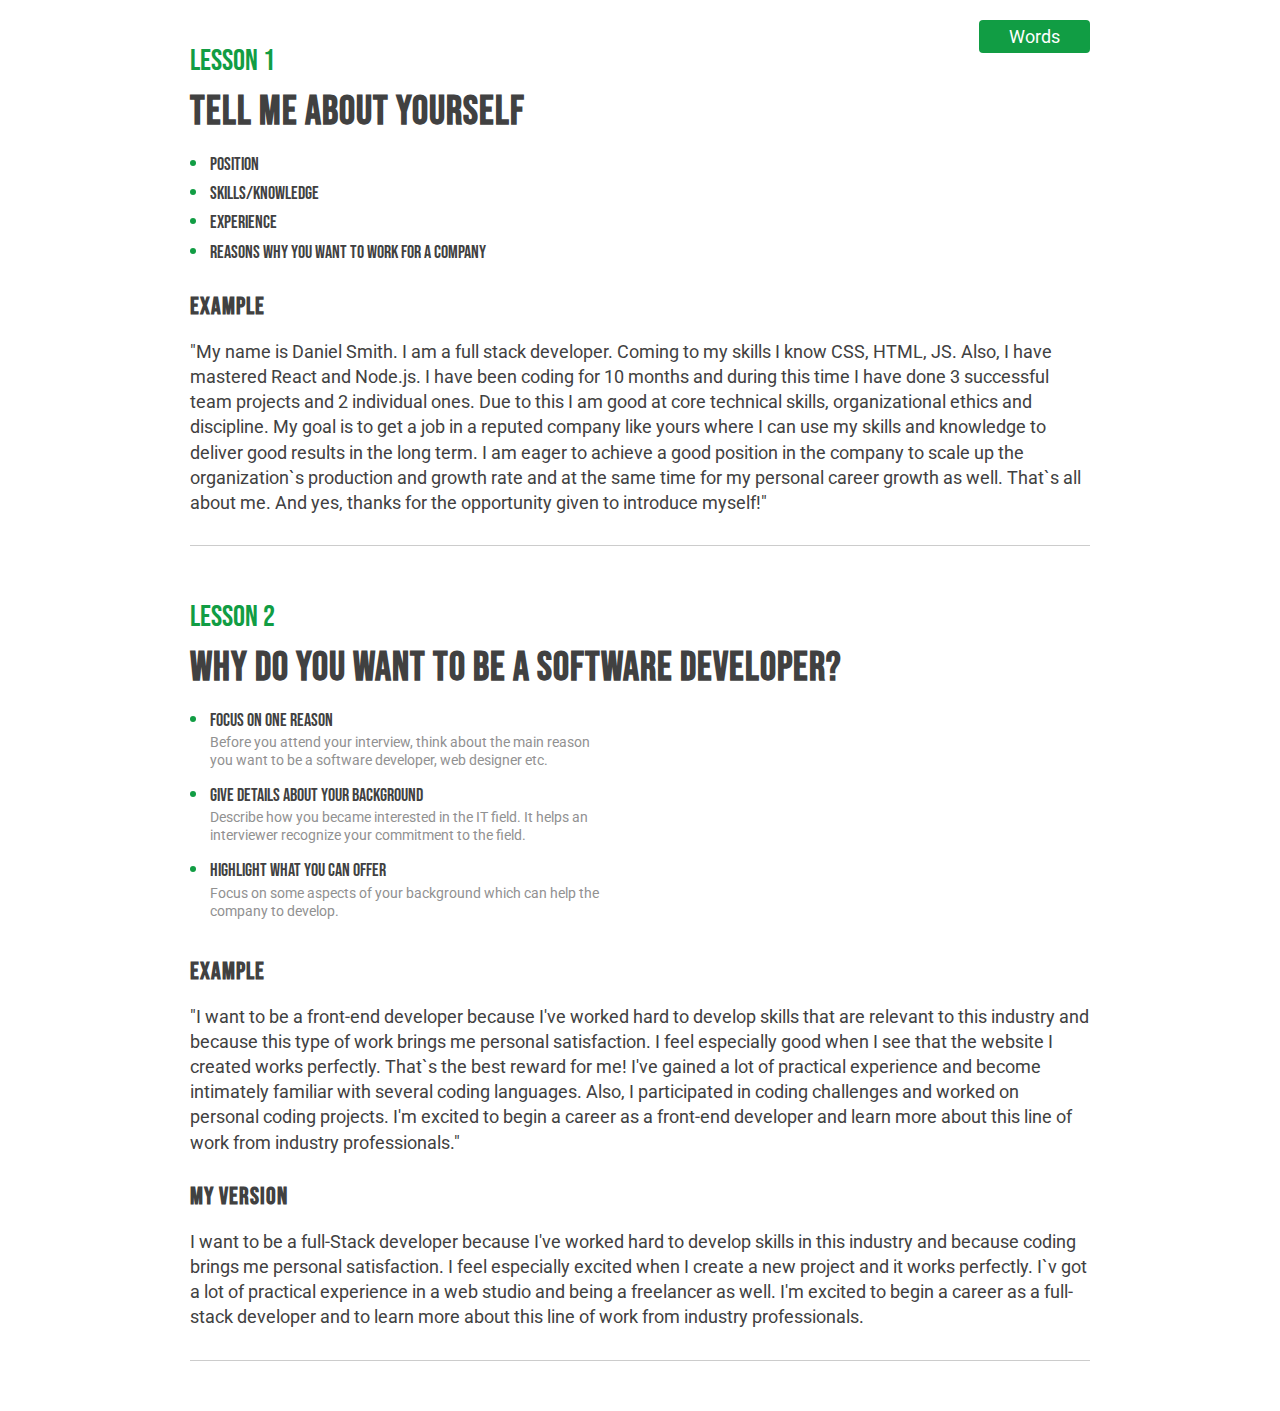
==== index.html @ 13c7d12f "lesson 2 my version" ====
<!DOCTYPE html>
<html lang="en">
  <head>
    <meta charset="UTF-8" />
    <meta http-equiv="X-UA-Compatible" content="IE=edge" />
    <meta name="viewport" content="width=device-width, initial-scale=1.0" />
    <link rel="shortcut icon" href="./images/favicon.ico" type="image/x-icon" />
    <link rel="icon" href="./images/favicon.ico" type="image/x-icon" />
    <link href="https://fonts.googleapis.com/css2?family=Bebas+Neue&display=swap" rel="stylesheet" />
    <link href="https://fonts.googleapis.com/css2?family=Bebas+Neue&family=Roboto&display=swap" rel="stylesheet" />
    <link rel="stylesheet" href="./css/styles.css" />
    <title>English lessons</title>
  </head>
  <body>
    <main>
      <a href="./words.html">Words</a>
      <!--LESSON 1-->
      <p class="subtitle">lesson 1</p>
      <h2>Tell me about yourself</h2>
      <ul>
        <li>Position</li>
        <li>Skills/knowledge</li>
        <li>Experience</li>
        <li>Reasons why you want to work for a company</li>
      </ul>
      <h3>example</h3>
      <p>
        "My name is Daniel Smith. I am a full stack developer. Coming to my skills I know CSS, HTML, JS. Also, I have mastered
        React and Node.js. I have been coding for 10 months and during this time I have done 3 successful team projects and 2
        individual ones. Due to this I am good at core technical skills, organizational ethics and discipline. My goal is to get a
        job in a reputed company like yours where I can use my skills and knowledge to deliver good results in the long term. I am
        eager to achieve a good position in the company to scale up the organization`s production and growth rate and at the same
        time for my personal career growth as well. That`s all about me. And yes, thanks for the opportunity given to introduce
        myself!"
      </p>
      <hr />

      <!--LESSON 2-->
      <p class="subtitle">lesson 2</p>
      <h2>Why do you want to be a software developer?</h2>
      <ul>
        <li>
          Focus on one reason
          <span>
            Before you attend your interview, think about the main reason you want to be a software developer, web designer etc.
          </span>
        </li>
        <li>
          Give details about your background
          <span>
            Describe how you became interested in the IT field. It helps an interviewer recognize your commitment to the field.
          </span>
        </li>
        <li>
          Highlight what you can offer
          <span> Focus on some aspects of your background which can help the company to develop. </span>
        </li>
      </ul>
      <h3>example</h3>
      <p>
        "I want to be a front-end developer because I've worked hard to develop skills that are relevant to this industry and
        because this type of work brings me personal satisfaction. I feel especially good when I see that the website I created
        works perfectly. That`s the best reward for me! I've gained a lot of practical experience and become intimately familiar
        with several coding languages. Also, I participated in coding challenges and worked on personal coding projects. I'm
        excited to begin a career as a front-end developer and learn more about this line of work from industry professionals."
      </p>
      <h3>My version</h3>
      <p>
        I want to be a full-Stack developer because I've worked hard to develop skills in this industry and because coding brings
        me personal satisfaction. I feel especially excited when I create a new project and it works perfectly. I`v got a lot of
        practical experience in a web studio and being a freelancer as well. I'm excited to begin a career as a full-stack
        developer and to learn more about this line of work from industry professionals.
      </p>
      <hr />
    </main>
  </body>
</html>
---- css/styles.css ----
:root {
  --main-color: #119d44;
  --text-color: #414141;
}
* {
  margin: 0;
  padding: 0;
}
html,
body {
  font-size: 18px;
  line-height: 1.4;
  font-family: 'Roboto', sans-serif;
  color: var(--text-color);
}
main {
  max-width: 900px;
  margin: 0 auto;
  padding: 20px;
  position: relative;
}
hr {
  border: none;
  height: 1px;
  background: #ccc;
  margin: 30px 0px;
}
ul {
  list-style: none;
  padding-top: 20px;
}
ul > li {
  display: block;
  position: relative;
  box-sizing: border-box;
  padding-left: 20px;
  color: #414141;
  margin-top: 4px;
  font-family: 'Bebas Neue', cursive;
}
ul > li span {
  display: block;
  width: 100%;
  font-family: 'Roboto', sans-serif;
  font-size: 14px;
  line-height: 18px;
  color: rgb(145, 145, 145);
  max-width: 400px;
  padding-bottom: 10px;
}
ul > li:first-child {
  margin-top: 0px;
}
ul > li:before {
  content: '';
  position: absolute;
  width: 6px;
  height: 6px;
  border-radius: 6px;
  left: 0px;
  top: 8px;
  background: var(--main-color);
}
p {
  padding-top: 20px;
}
h2 {
  font-family: 'Bebas Neue', cursive;
  font-size: 40px;
  line-height: 40px;
  letter-spacing: 1px;
}
h3 {
  font-family: 'Bebas Neue', cursive;
  font-size: 24px;
  line-height: 24px;
  letter-spacing: 1px;
  padding-top: 30px;
}

.subtitle {
  font-family: 'Bebas Neue', cursive;
  color: var(--main-color);
  font-size: 30px;
  padding-bottom: 10px;
}

table {
  border: 1px solid #414141;
  width: 100%;
  margin-bottom: 50px;
}
table tr {
  display: flex;
  flex-wrap: nowrap;
  margin: 0;
  padding: 0;
  box-sizing: border-box;
}
table td {
  border: 1px solid #ccc;
  margin: 0;
  padding: 0;
  padding: 10px 20px;
  width: 50%;
}

.table_title {
  width: 100%;
}

.table_title td {
  background: #414141;
  border: 1px solid #414141;
  color: #fff;
  width: 100%;
  font-family: 'Bebas Neue', cursive;
  font-size: 20px;
}
a {
  text-decoration: none;
  position: absolute;
  right: 20px;
  color: #fff;
  background: #119d44;
  padding: 4px 30px;
  border-radius: 4px;
}
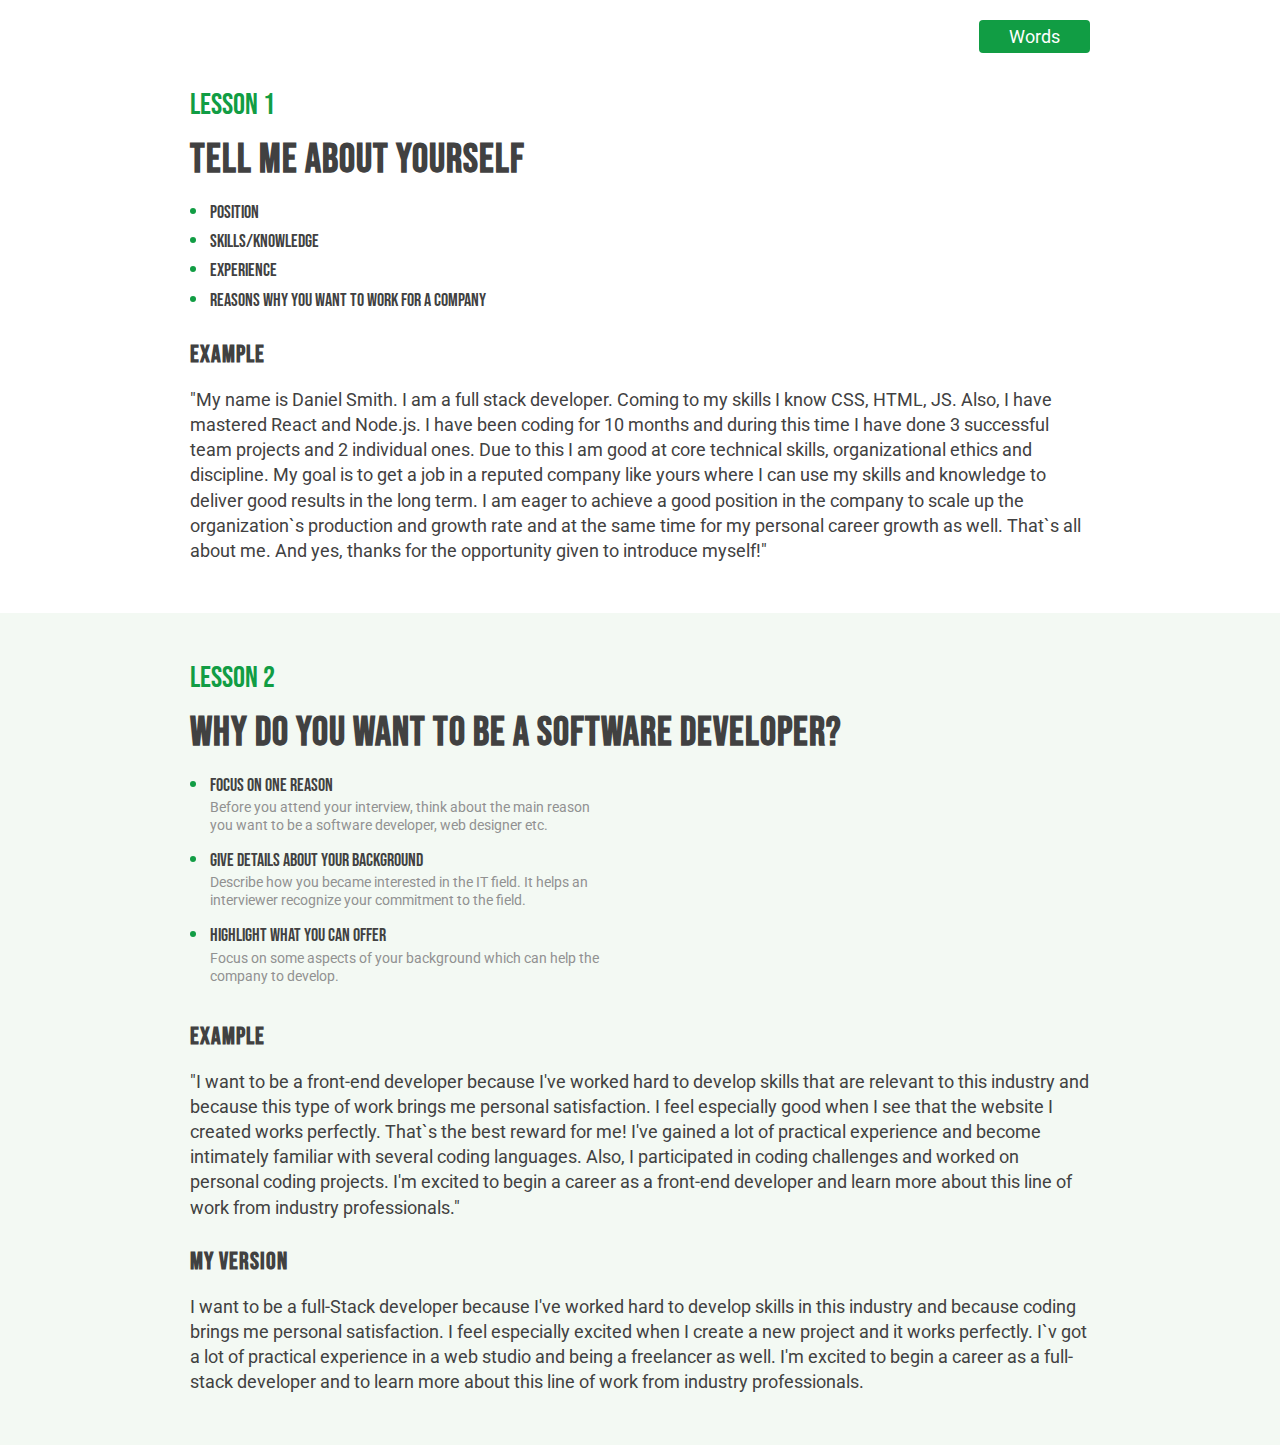
==== commit 76791016: "Style update" ====
--- a/index.html
+++ b/index.html
@@ -13,65 +13,77 @@
   </head>
   <body>
     <main>
-      <a href="./words.html">Words</a>
+      <div class="conteiner">
+        <a href="./words.html">Words</a>
+      </div>
+
       <!--LESSON 1-->
-      <p class="subtitle">lesson 1</p>
-      <h2>Tell me about yourself</h2>
-      <ul>
-        <li>Position</li>
-        <li>Skills/knowledge</li>
-        <li>Experience</li>
-        <li>Reasons why you want to work for a company</li>
-      </ul>
-      <h3>example</h3>
-      <p>
-        "My name is Daniel Smith. I am a full stack developer. Coming to my skills I know CSS, HTML, JS. Also, I have mastered
-        React and Node.js. I have been coding for 10 months and during this time I have done 3 successful team projects and 2
-        individual ones. Due to this I am good at core technical skills, organizational ethics and discipline. My goal is to get a
-        job in a reputed company like yours where I can use my skills and knowledge to deliver good results in the long term. I am
-        eager to achieve a good position in the company to scale up the organization`s production and growth rate and at the same
-        time for my personal career growth as well. That`s all about me. And yes, thanks for the opportunity given to introduce
-        myself!"
-      </p>
-      <hr />
+      <section class="lesson">
+        <div class="conteiner">
+          <p class="subtitle">lesson 1</p>
+          <h2>Tell me about yourself</h2>
+          <ul>
+            <li>Position</li>
+            <li>Skills/knowledge</li>
+            <li>Experience</li>
+            <li>Reasons why you want to work for a company</li>
+          </ul>
+          <h3>example</h3>
+          <p>
+            "My name is Daniel Smith. I am a full stack developer. Coming to my skills I know CSS, HTML, JS. Also, I have mastered
+            React and Node.js. I have been coding for 10 months and during this time I have done 3 successful team projects and 2
+            individual ones. Due to this I am good at core technical skills, organizational ethics and discipline. My goal is to
+            get a job in a reputed company like yours where I can use my skills and knowledge to deliver good results in the long
+            term. I am eager to achieve a good position in the company to scale up the organization`s production and growth rate
+            and at the same time for my personal career growth as well. That`s all about me. And yes, thanks for the opportunity
+            given to introduce myself!"
+          </p>
+        </div>
+      </section>
 
       <!--LESSON 2-->
-      <p class="subtitle">lesson 2</p>
-      <h2>Why do you want to be a software developer?</h2>
-      <ul>
-        <li>
-          Focus on one reason
-          <span>
-            Before you attend your interview, think about the main reason you want to be a software developer, web designer etc.
-          </span>
-        </li>
-        <li>
-          Give details about your background
-          <span>
-            Describe how you became interested in the IT field. It helps an interviewer recognize your commitment to the field.
-          </span>
-        </li>
-        <li>
-          Highlight what you can offer
-          <span> Focus on some aspects of your background which can help the company to develop. </span>
-        </li>
-      </ul>
-      <h3>example</h3>
-      <p>
-        "I want to be a front-end developer because I've worked hard to develop skills that are relevant to this industry and
-        because this type of work brings me personal satisfaction. I feel especially good when I see that the website I created
-        works perfectly. That`s the best reward for me! I've gained a lot of practical experience and become intimately familiar
-        with several coding languages. Also, I participated in coding challenges and worked on personal coding projects. I'm
-        excited to begin a career as a front-end developer and learn more about this line of work from industry professionals."
-      </p>
-      <h3>My version</h3>
-      <p>
-        I want to be a full-Stack developer because I've worked hard to develop skills in this industry and because coding brings
-        me personal satisfaction. I feel especially excited when I create a new project and it works perfectly. I`v got a lot of
-        practical experience in a web studio and being a freelancer as well. I'm excited to begin a career as a full-stack
-        developer and to learn more about this line of work from industry professionals.
-      </p>
-      <hr />
+      <section class="lesson">
+        <div class="conteiner">
+          <p class="subtitle">lesson 2</p>
+          <h2>Why do you want to be a software developer?</h2>
+          <ul>
+            <li>
+              Focus on one reason
+              <span>
+                Before you attend your interview, think about the main reason you want to be a software developer, web designer
+                etc.
+              </span>
+            </li>
+            <li>
+              Give details about your background
+              <span>
+                Describe how you became interested in the IT field. It helps an interviewer recognize your commitment to the
+                field.
+              </span>
+            </li>
+            <li>
+              Highlight what you can offer
+              <span> Focus on some aspects of your background which can help the company to develop. </span>
+            </li>
+          </ul>
+          <h3>example</h3>
+          <p>
+            "I want to be a front-end developer because I've worked hard to develop skills that are relevant to this industry and
+            because this type of work brings me personal satisfaction. I feel especially good when I see that the website I
+            created works perfectly. That`s the best reward for me! I've gained a lot of practical experience and become
+            intimately familiar with several coding languages. Also, I participated in coding challenges and worked on personal
+            coding projects. I'm excited to begin a career as a front-end developer and learn more about this line of work from
+            industry professionals."
+          </p>
+          <h3>My version</h3>
+          <p>
+            I want to be a full-Stack developer because I've worked hard to develop skills in this industry and because coding
+            brings me personal satisfaction. I feel especially excited when I create a new project and it works perfectly. I`v got
+            a lot of practical experience in a web studio and being a freelancer as well. I'm excited to begin a career as a
+            full-stack developer and to learn more about this line of work from industry professionals.
+          </p>
+        </div>
+      </section>
     </main>
   </body>
 </html>
--- a/css/styles.css
+++ b/css/styles.css
@@ -13,18 +13,21 @@
   font-family: 'Roboto', sans-serif;
   color: var(--text-color);
 }
-main {
+
+.conteiner {
   max-width: 900px;
   margin: 0 auto;
   padding: 20px;
   position: relative;
 }
-hr {
-  border: none;
-  height: 1px;
-  background: #ccc;
-  margin: 30px 0px;
+
+section {
+  padding: 30px 0px;
 }
+section:nth-child(2n + 1) {
+  background: rgb(243 249 243);
+}
+
 ul {
   list-style: none;
   padding-top: 20px;
@@ -82,7 +85,9 @@
   font-family: 'Bebas Neue', cursive;
   color: var(--main-color);
   font-size: 30px;
-  padding-bottom: 10px;
+  line-height: 30px;
+  padding: 0px;
+  margin-bottom: 20px;
 }
 
 table {
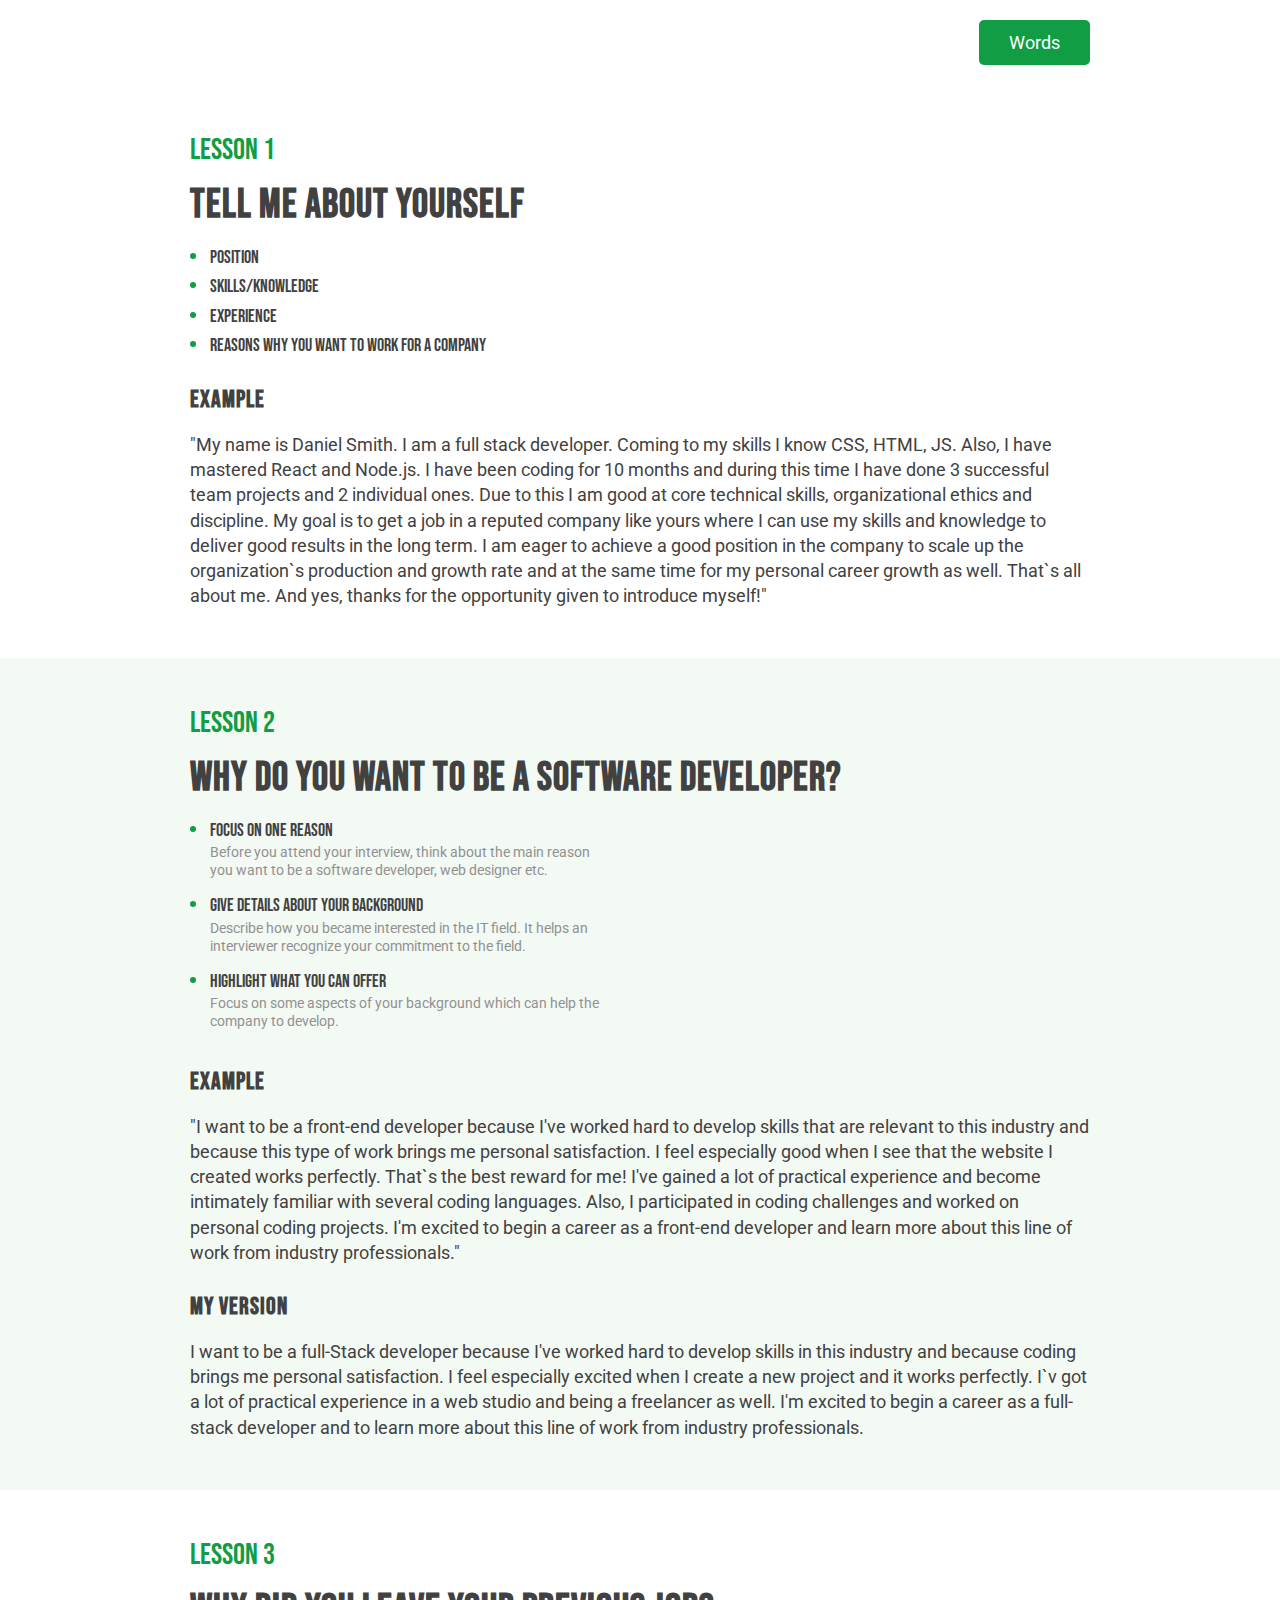
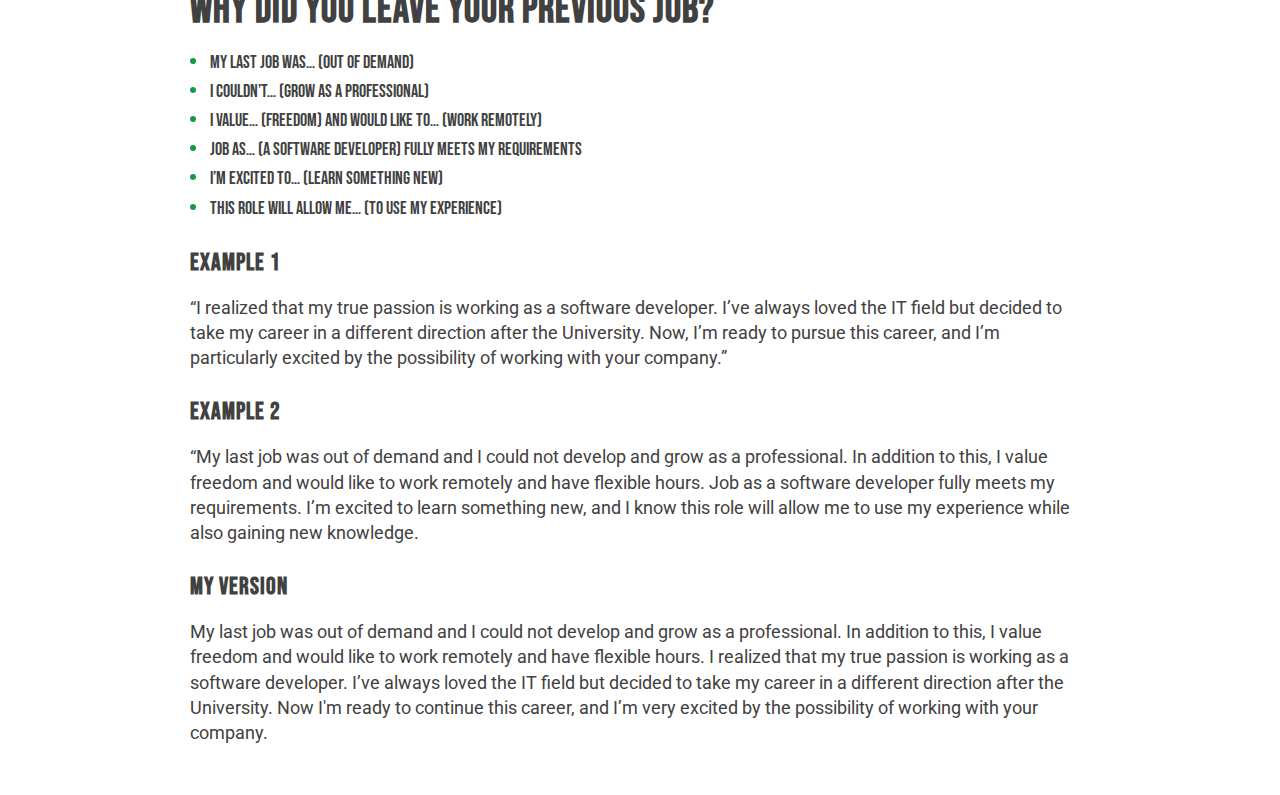
==== commit 6539128b: "Lesson 3" ====
--- a/index.html
+++ b/index.html
@@ -13,7 +13,7 @@
   </head>
   <body>
     <main>
-      <div class="conteiner">
+      <div class="conteiner ta--r">
         <a href="./words.html">Words</a>
       </div>
 
@@ -84,6 +84,42 @@
           </p>
         </div>
       </section>
+
+      <!--LESSON 3-->
+      <section class="lesson">
+        <div class="conteiner">
+          <p class="subtitle">lesson 3</p>
+          <h2>Why did you leave your previous job?</h2>
+          <ul>
+            <li>My last job was… (out of demand)</li>
+            <li>I couldn’t… (grow as a professional)</li>
+            <li>I value… (freedom) and would like to… (work remotely)</li>
+            <li>Job as… (a software developer) fully meets my requirements</li>
+            <li>I’m excited to… (learn something new)</li>
+            <li>This role will allow me… (to use my experience)</li>
+          </ul>
+          <h3>example 1</h3>
+          <p>
+            “I realized that my true passion is working as a software developer. I’ve always loved the IT field but decided to
+            take my career in a different direction after the University. Now, I’m ready to pursue this career, and I’m
+            particularly excited by the possibility of working with your company.”
+          </p>
+          <h3>example 2</h3>
+          <p>
+            “My last job was out of demand and I could not develop and grow as a professional. In addition to this, I value
+            freedom and would like to work remotely and have flexible hours. Job as a software developer fully meets my
+            requirements. I’m excited to learn something new, and I know this role will allow me to use my experience while also
+            gaining new knowledge.
+          </p>
+          <h3>My version</h3>
+          <p>
+            My last job was out of demand and I could not develop and grow as a professional. In addition to this, I value freedom
+            and would like to work remotely and have flexible hours. I realized that my true passion is working as a software
+            developer. I’ve always loved the IT field but decided to take my career in a different direction after the University.
+            Now I'm ready to continue this career, and I’m very excited by the possibility of working with your company.
+          </p>
+        </div>
+      </section>
     </main>
   </body>
 </html>
--- a/css/styles.css
+++ b/css/styles.css
@@ -15,10 +15,17 @@
 }
 
 .conteiner {
+  display: flex;
+  flex-wrap: wrap;
+  width: 100%;
   max-width: 900px;
   margin: 0 auto;
   padding: 20px;
   position: relative;
+}
+
+.conteiner.ta--r {
+  justify-content: flex-end;
 }
 
 section {
@@ -66,6 +73,15 @@
 }
 p {
   padding-top: 20px;
+}
+h1,
+h2,
+h3,
+h4,
+h5,
+h6 {
+  display: block;
+  width: 100%;
 }
 h2 {
   font-family: 'Bebas Neue', cursive;
@@ -124,10 +140,10 @@
 }
 a {
   text-decoration: none;
-  position: absolute;
-  right: 20px;
+  position: relative;
+  float: right;
   color: #fff;
   background: #119d44;
-  padding: 4px 30px;
-  border-radius: 4px;
+  padding: 10px 30px;
+  border-radius: 5px;
 }
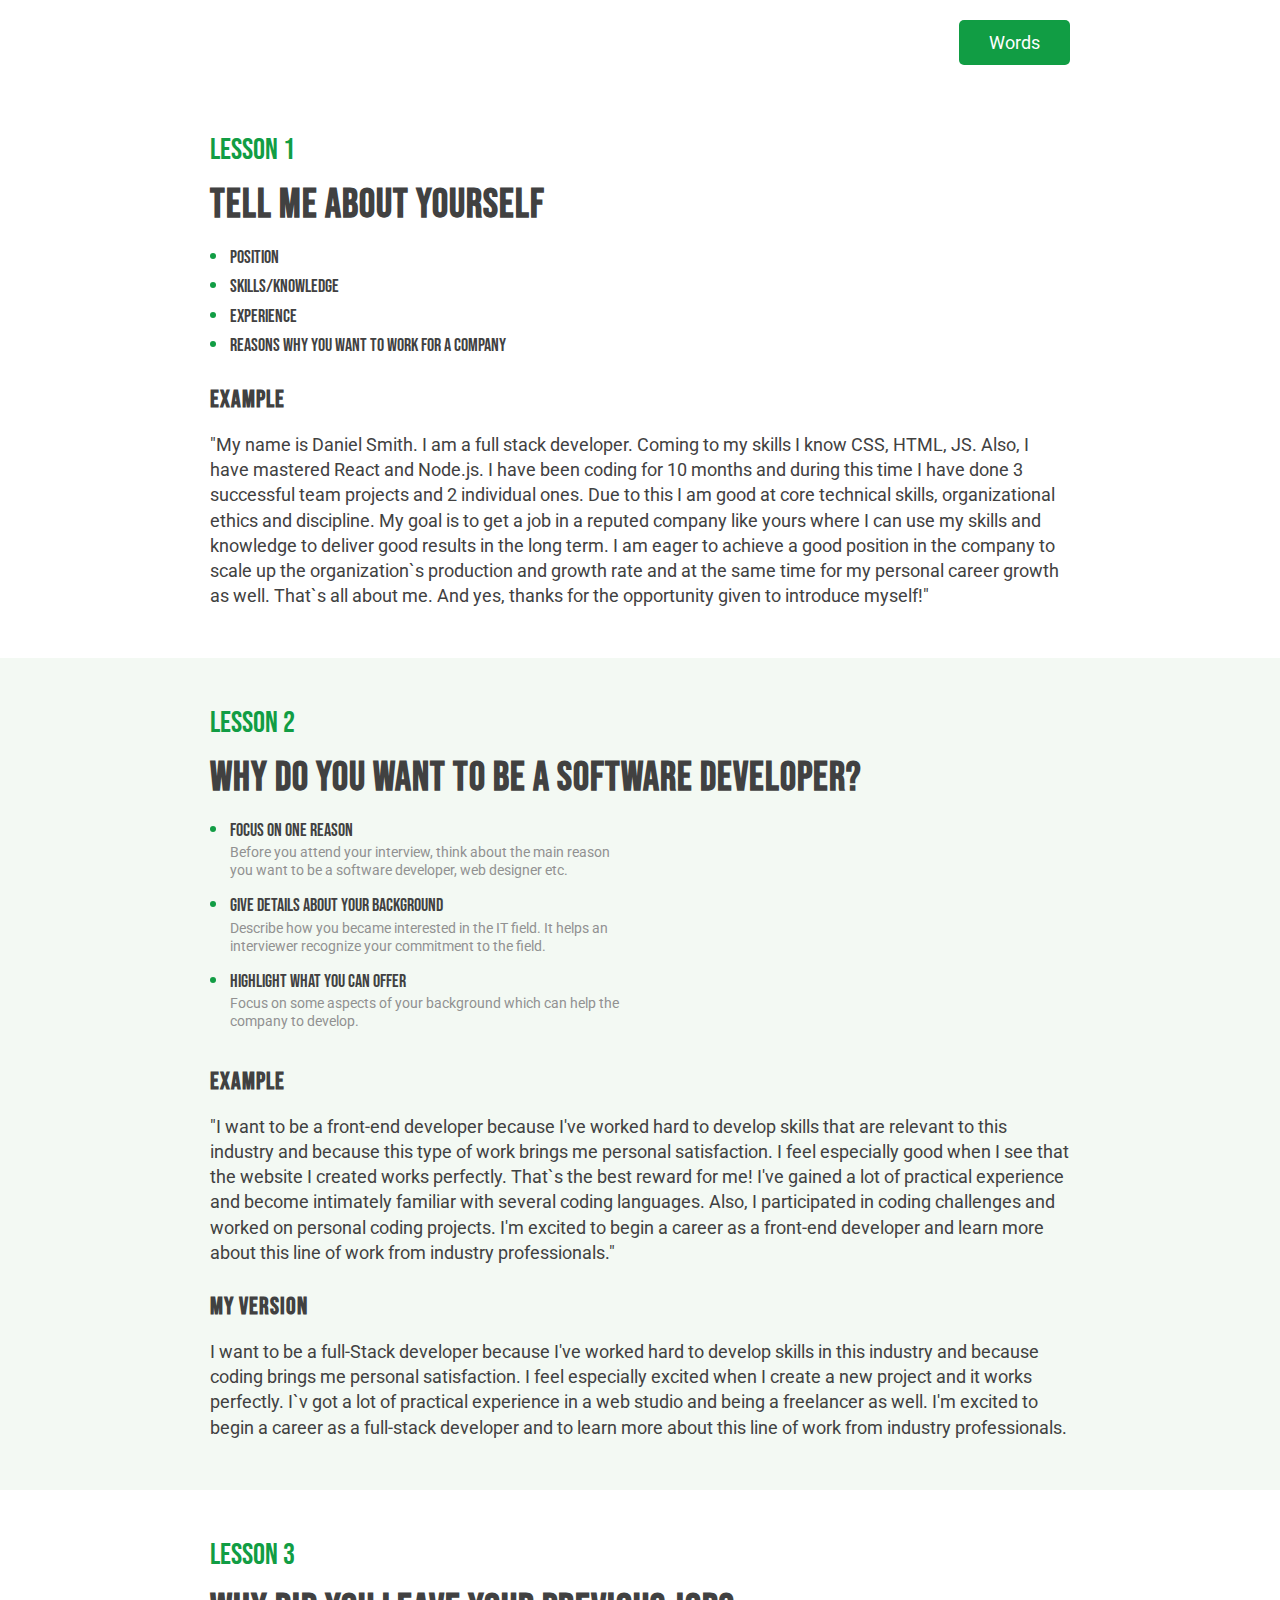
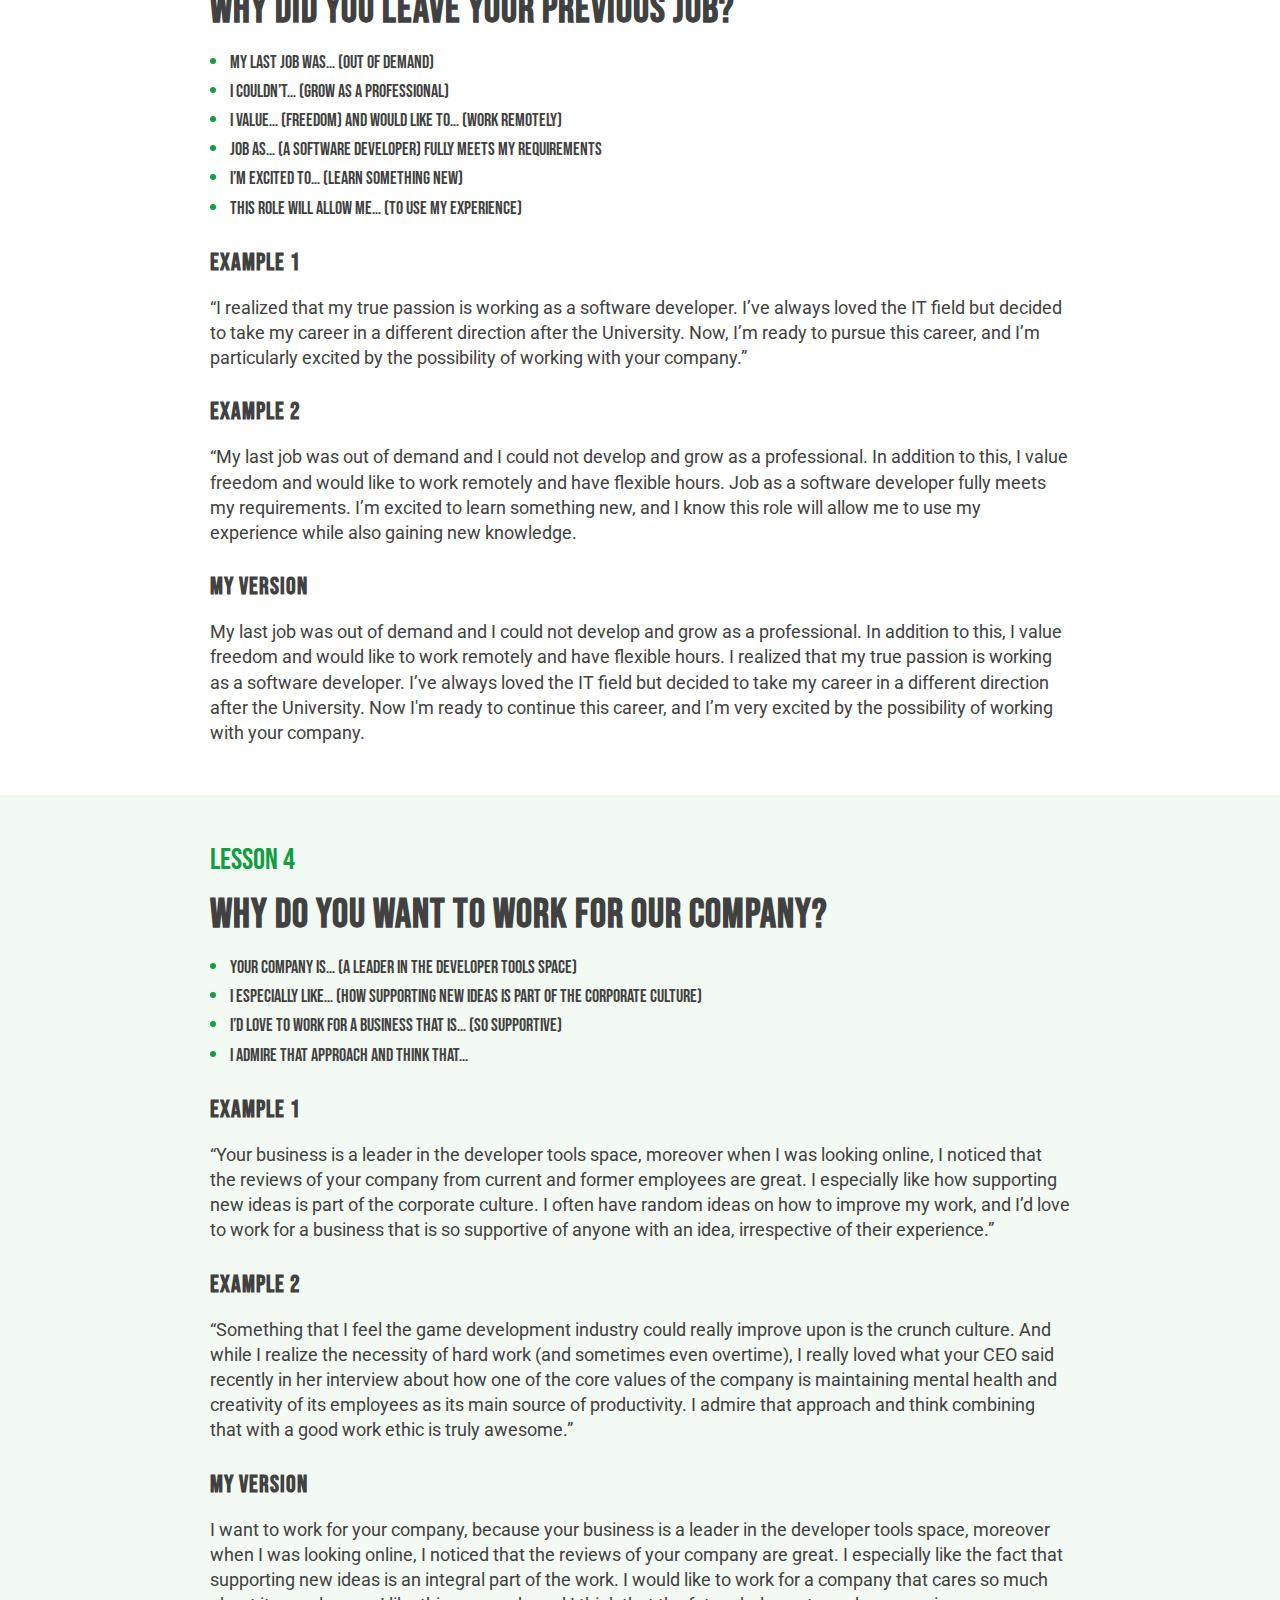
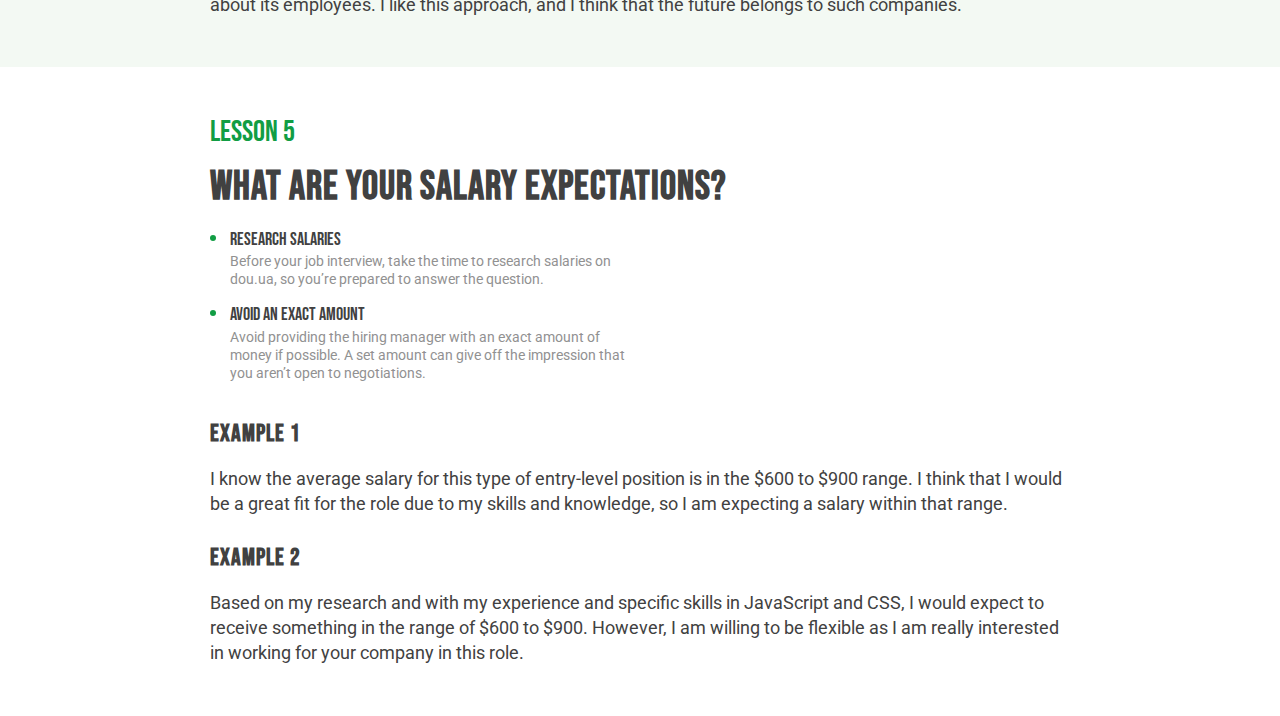
==== commit 593cd86d: "lesson 4-5" ====
--- a/index.html
+++ b/index.html
@@ -120,6 +120,77 @@
           </p>
         </div>
       </section>
+
+      <!--LESSON 4-->
+      <section class="lesson">
+        <div class="conteiner">
+          <p class="subtitle">lesson 4</p>
+          <h2>Why do you want to work for our company?</h2>
+          <ul>
+            <li>Your company is… (a leader in the developer tools space)</li>
+            <li>I especially like… (how supporting new ideas is part of the corporate culture)</li>
+            <li>I’d love to work for a business that is… (so supportive)</li>
+            <li>I admire that approach and think that…</li>
+          </ul>
+          <h3>example 1</h3>
+          <p>
+            “Your business is a leader in the developer tools space, moreover when I was looking online, I noticed that the
+            reviews of your company from current and former employees are great. I especially like how supporting new ideas is
+            part of the corporate culture. I often have random ideas on how to improve my work, and I’d love to work for a
+            business that is so supportive of anyone with an idea, irrespective of their experience.”
+          </p>
+          <h3>example 2</h3>
+          <p>
+            “Something that I feel the game development industry could really improve upon is the crunch culture. And while I
+            realize the necessity of hard work (and sometimes even overtime), I really loved what your CEO said recently in her
+            interview about how one of the core values of the company is maintaining mental health and creativity of its employees
+            as its main source of productivity. I admire that approach and think combining that with a good work ethic is truly
+            awesome.”
+          </p>
+          <h3>My version</h3>
+          <p>
+            I want to work for your company, because your business is a leader in the developer tools space, moreover when I was
+            looking online, I noticed that the reviews of your company are great. I especially like the fact that supporting new
+            ideas is an integral part of the work. I would like to work for a company that cares so much about its employees. I
+            like this approach, and I think that the future belongs to such companies.
+          </p>
+        </div>
+      </section>
+
+      <!--LESSON 5-->
+      <section class="lesson">
+        <div class="conteiner">
+          <p class="subtitle">lesson 5</p>
+          <h2>What are your salary expectations?</h2>
+          <ul>
+            <li>
+              Research salaries
+              <span
+                >Before your job interview, take the time to research salaries on dou.ua, so you’re prepared to answer the
+                question.
+              </span>
+            </li>
+            <li>
+              Avoid an exact amount
+              <span>
+                Avoid providing the hiring manager with an exact amount of money if possible. A set amount can give off the
+                impression that you aren’t open to negotiations.
+              </span>
+            </li>
+          </ul>
+          <h3>example 1</h3>
+          <p>
+            I know the average salary for this type of entry-level position is in the $600 to $900 range. I think that I would be
+            a great fit for the role due to my skills and knowledge, so I am expecting a salary within that range.
+          </p>
+          <h3>example 2</h3>
+          <p>
+            Based on my research and with my experience and specific skills in JavaScript and CSS, I would expect to receive
+            something in the range of $600 to $900. However, I am willing to be flexible as I am really interested in working for
+            your company in this role.
+          </p>
+        </div>
+      </section>
     </main>
   </body>
 </html>
--- a/css/styles.css
+++ b/css/styles.css
@@ -5,6 +5,7 @@
 * {
   margin: 0;
   padding: 0;
+  box-sizing: border-box;
 }
 html,
 body {
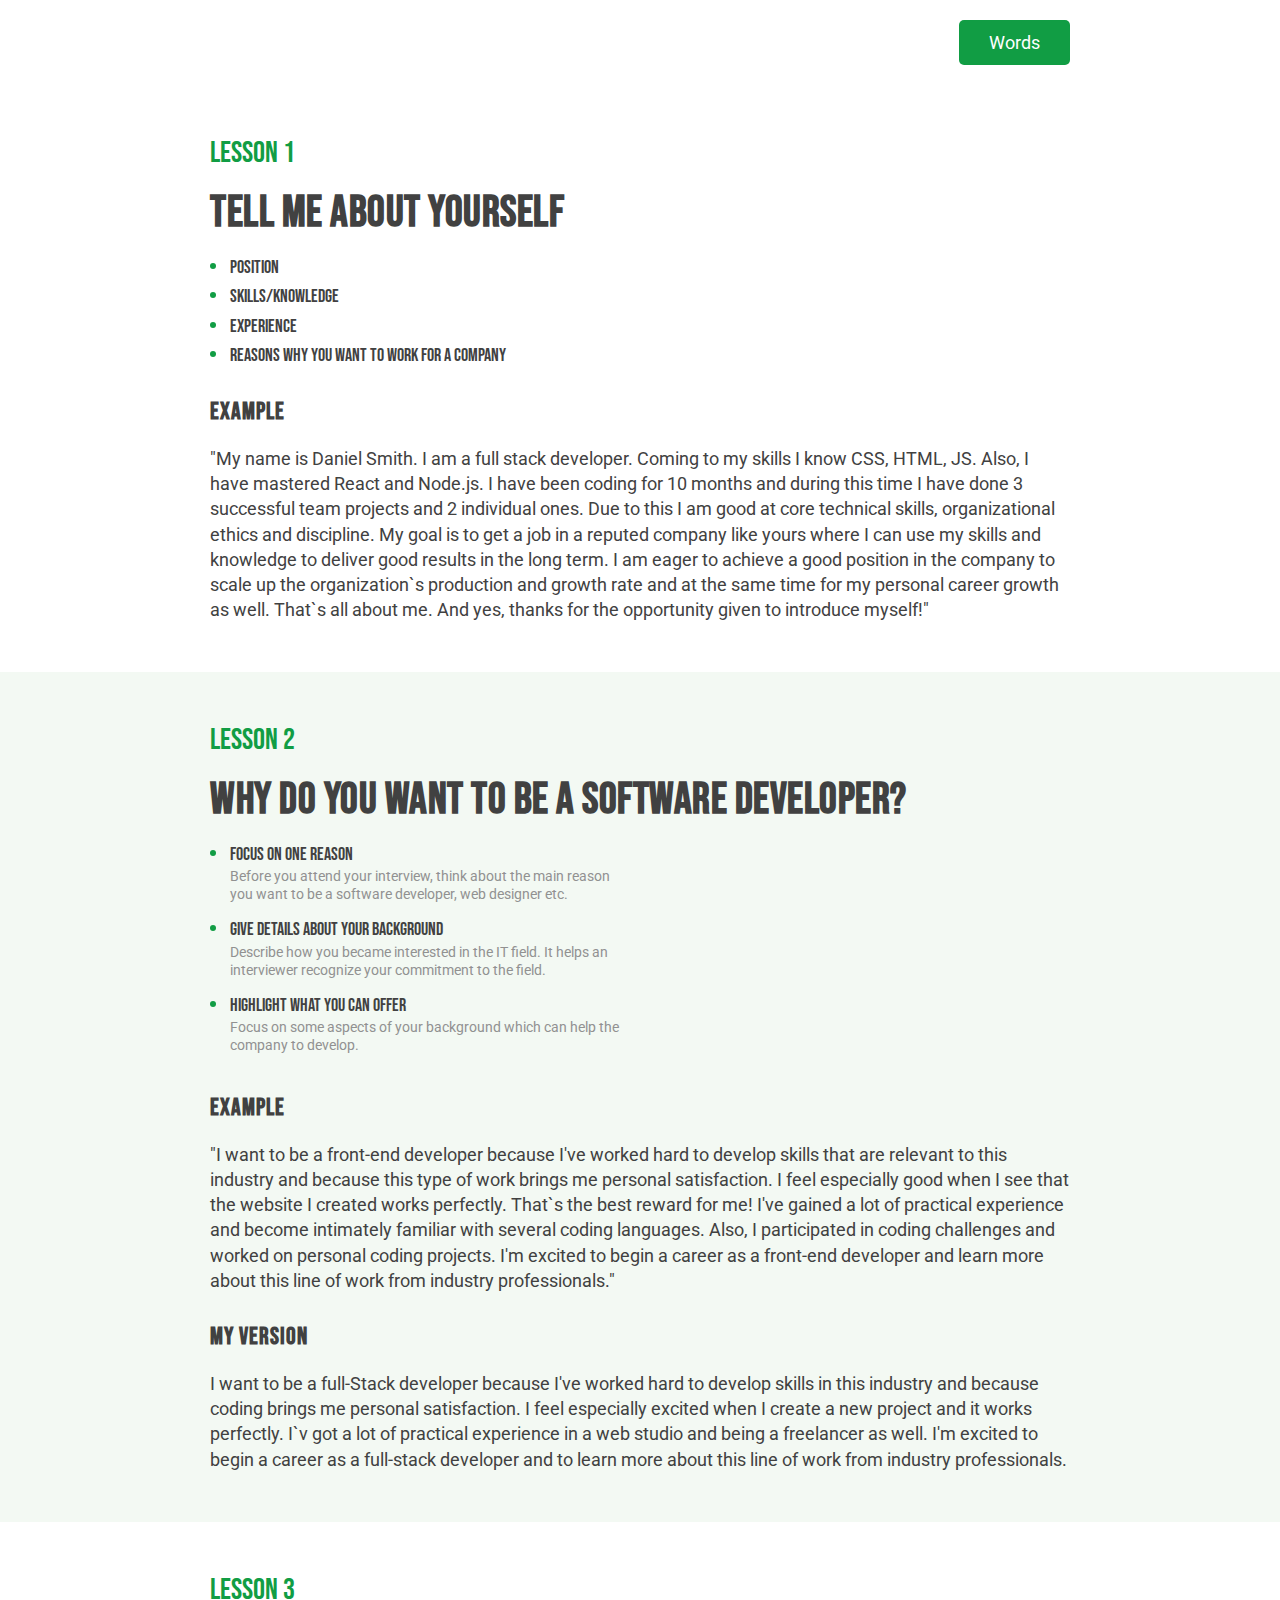
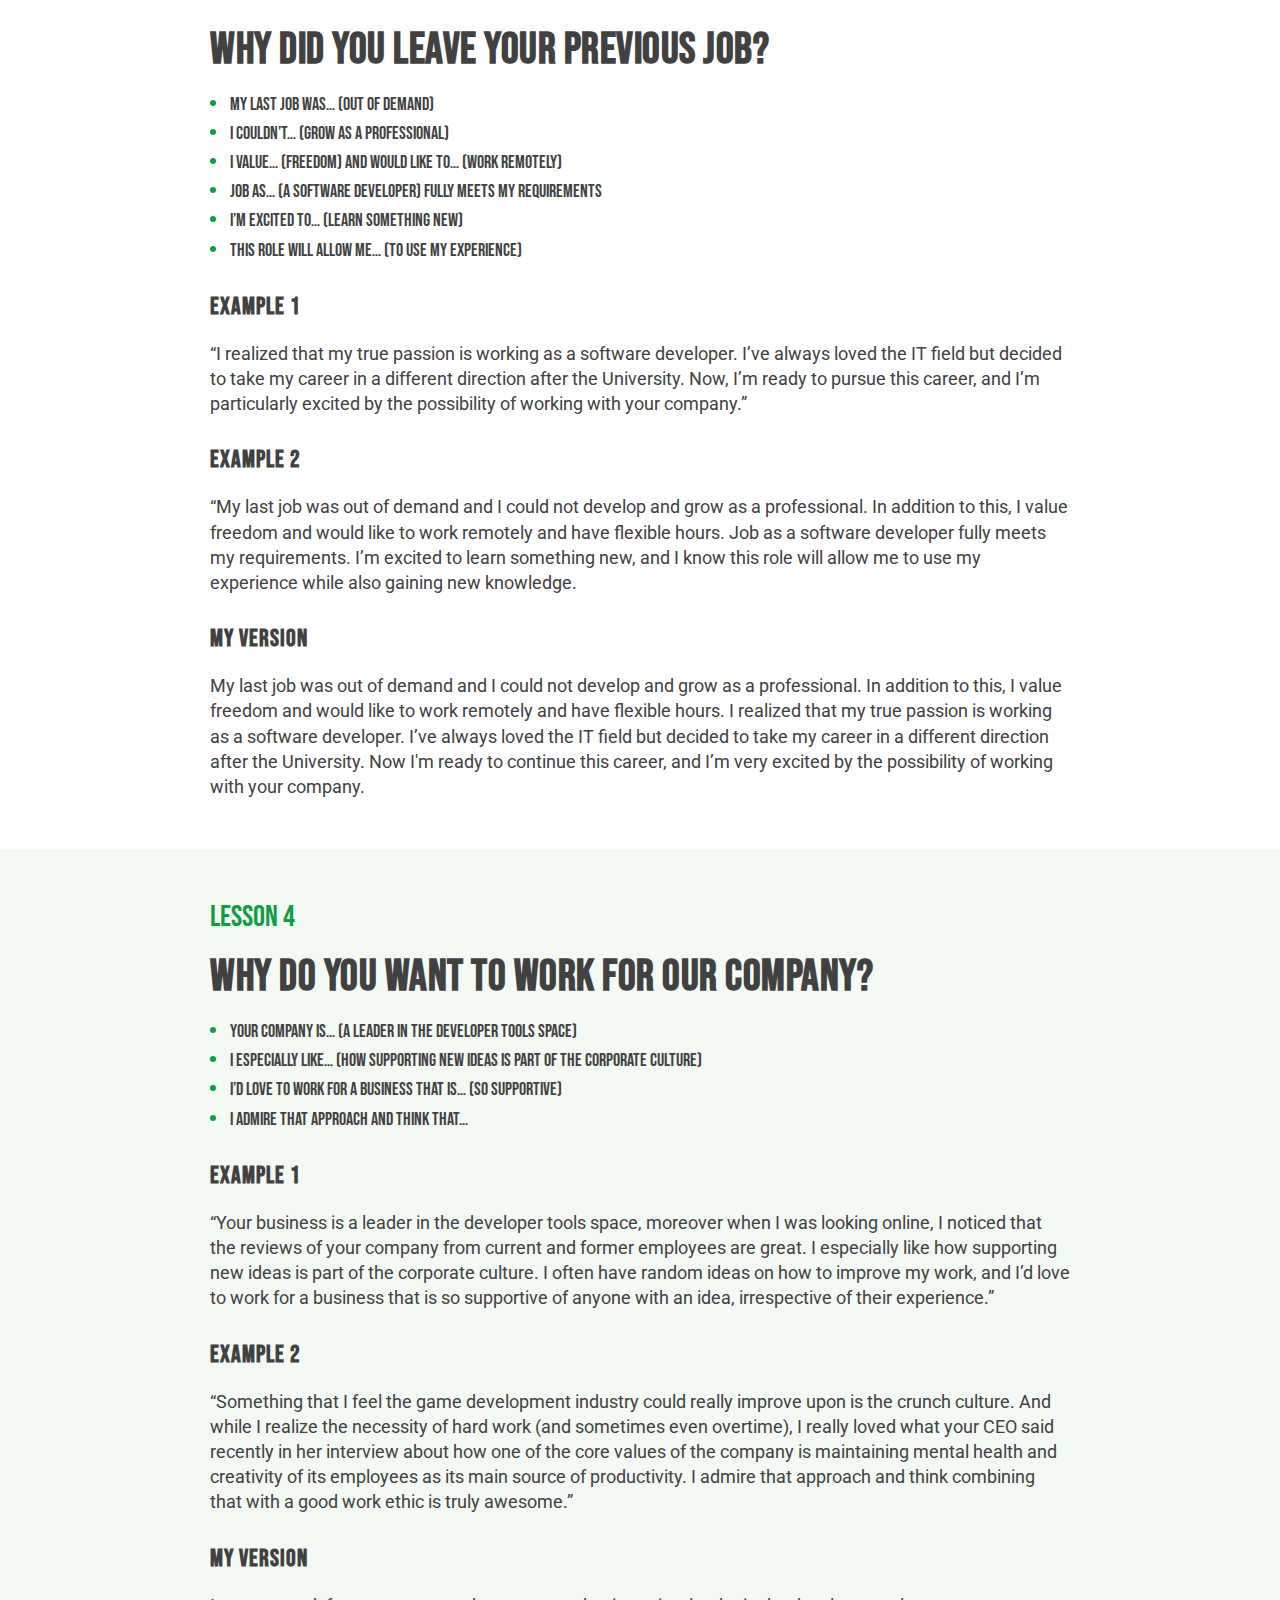
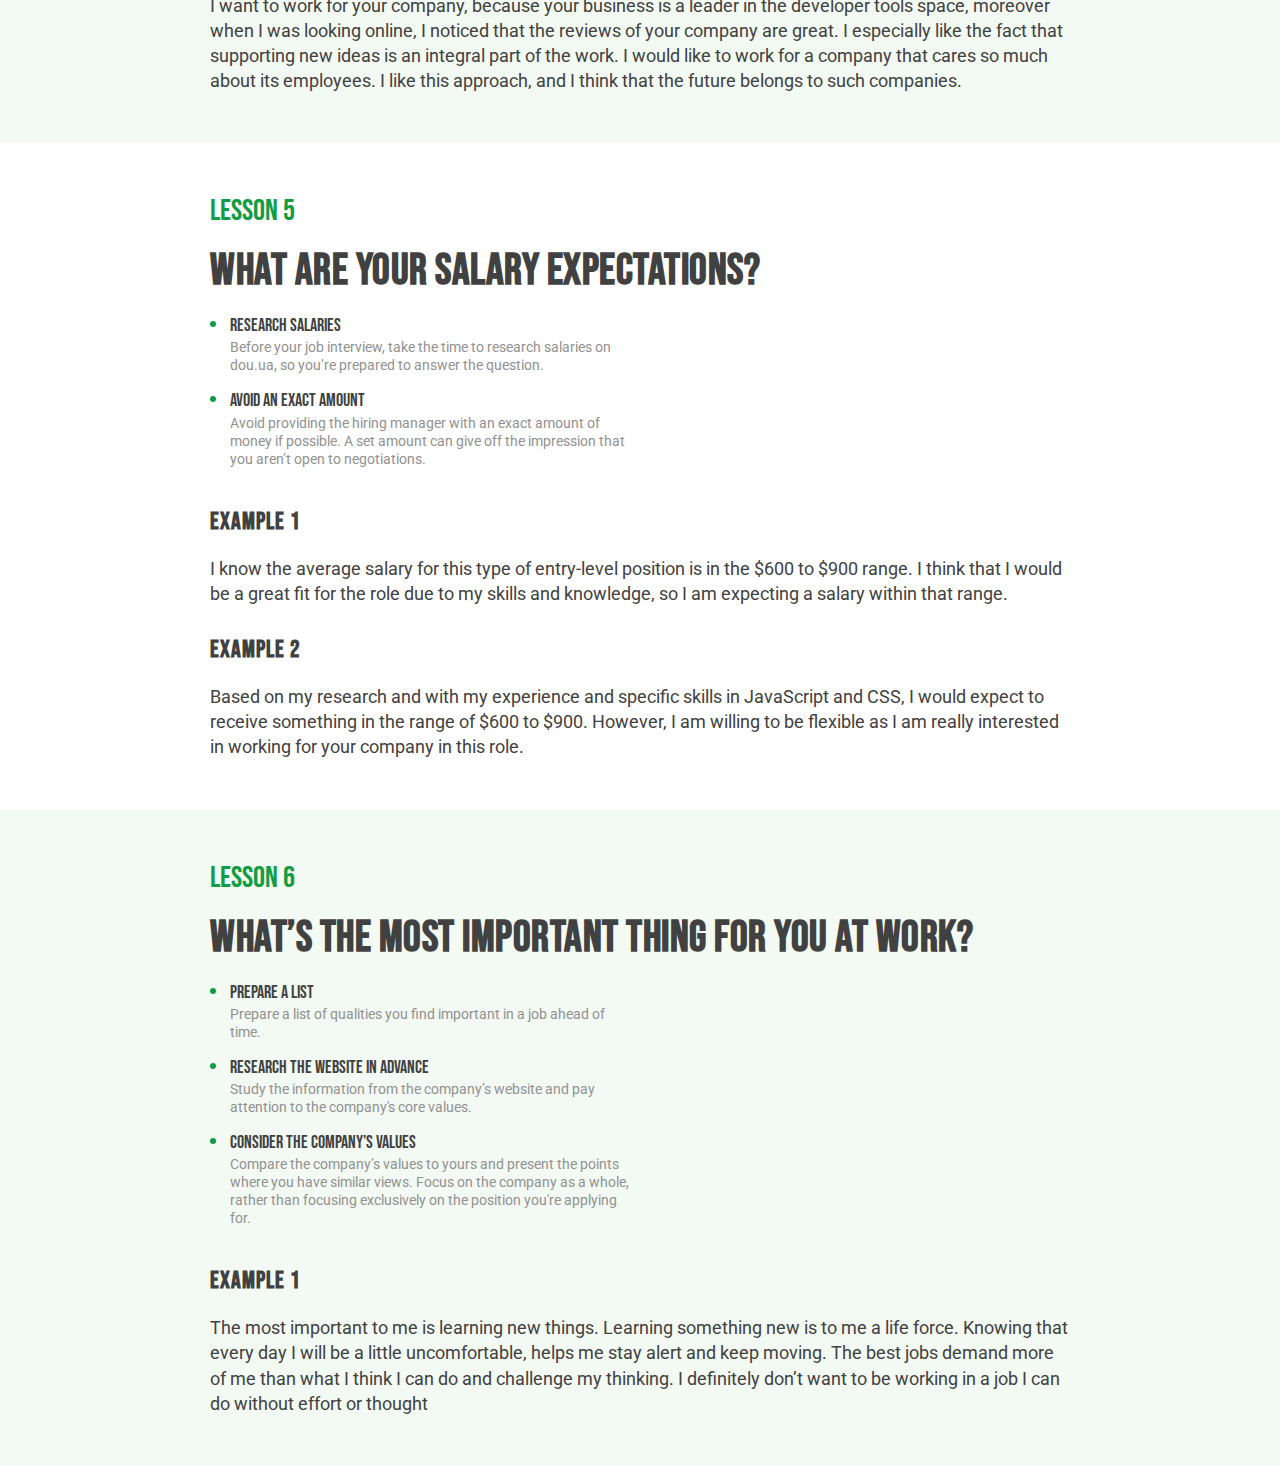
==== commit a1447208: "Lesson 6" ====
--- a/index.html
+++ b/index.html
@@ -191,6 +191,38 @@
           </p>
         </div>
       </section>
+
+      <!--LESSON 6-->
+      <section class="lesson">
+        <div class="conteiner">
+          <p class="subtitle">lesson 6</p>
+          <h2>What’s the most important thing for you at work?</h2>
+          <ul>
+            <li>
+              Prepare a list
+              <span>Prepare a list of qualities you find important in a job ahead of time.</span>
+            </li>
+            <li>
+              Research the website in advance
+              <span>Study the information from the company’s website and pay attention to the company's core values.</span>
+            </li>
+            <li>
+              Consider the company’s values
+              <span
+                >Compare the company’s values to yours and present the points where you have similar views. Focus on the company
+                as a whole, rather than focusing exclusively on the position you're applying for.</span
+              >
+            </li>
+          </ul>
+          <h3>example 1</h3>
+          <p>
+            The most important to me is learning new things. Learning something new is to me a life force. Knowing that every day
+            I will be a little uncomfortable, helps me stay alert and keep moving. The best jobs demand more of me than what I
+            think I can do and challenge my thinking. I definitely don’t want to be working in a job I can do without effort or
+            thought
+          </p>
+        </div>
+      </section>
     </main>
   </body>
 </html>
--- a/css/styles.css
+++ b/css/styles.css
@@ -1,6 +1,7 @@
 :root {
   --main-color: #119d44;
   --text-color: #414141;
+  --title: 'Bebas Neue', cursive;
 }
 * {
   margin: 0;
@@ -47,7 +48,7 @@
   padding-left: 20px;
   color: #414141;
   margin-top: 4px;
-  font-family: 'Bebas Neue', cursive;
+  font-family: var(--title);
 }
 ul > li span {
   display: block;
@@ -85,24 +86,24 @@
   width: 100%;
 }
 h2 {
-  font-family: 'Bebas Neue', cursive;
-  font-size: 40px;
-  line-height: 40px;
-  letter-spacing: 1px;
+  font-family: var(--title);
+  font-size: 44px;
+  line-height: 44px;
+  letter-spacing: 0.5px;
 }
 h3 {
-  font-family: 'Bebas Neue', cursive;
+  font-family: var(--title);
   font-size: 24px;
-  line-height: 24px;
+  line-height: 28px;
   letter-spacing: 1px;
   padding-top: 30px;
 }
 
 .subtitle {
-  font-family: 'Bebas Neue', cursive;
+  font-family: var(--title);
   color: var(--main-color);
   font-size: 30px;
-  line-height: 30px;
+  line-height: 36px;
   padding: 0px;
   margin-bottom: 20px;
 }
@@ -136,8 +137,9 @@
   border: 1px solid #414141;
   color: #fff;
   width: 100%;
-  font-family: 'Bebas Neue', cursive;
+  font-family: var(--title);
   font-size: 20px;
+  line-height: 24px;
 }
 a {
   text-decoration: none;
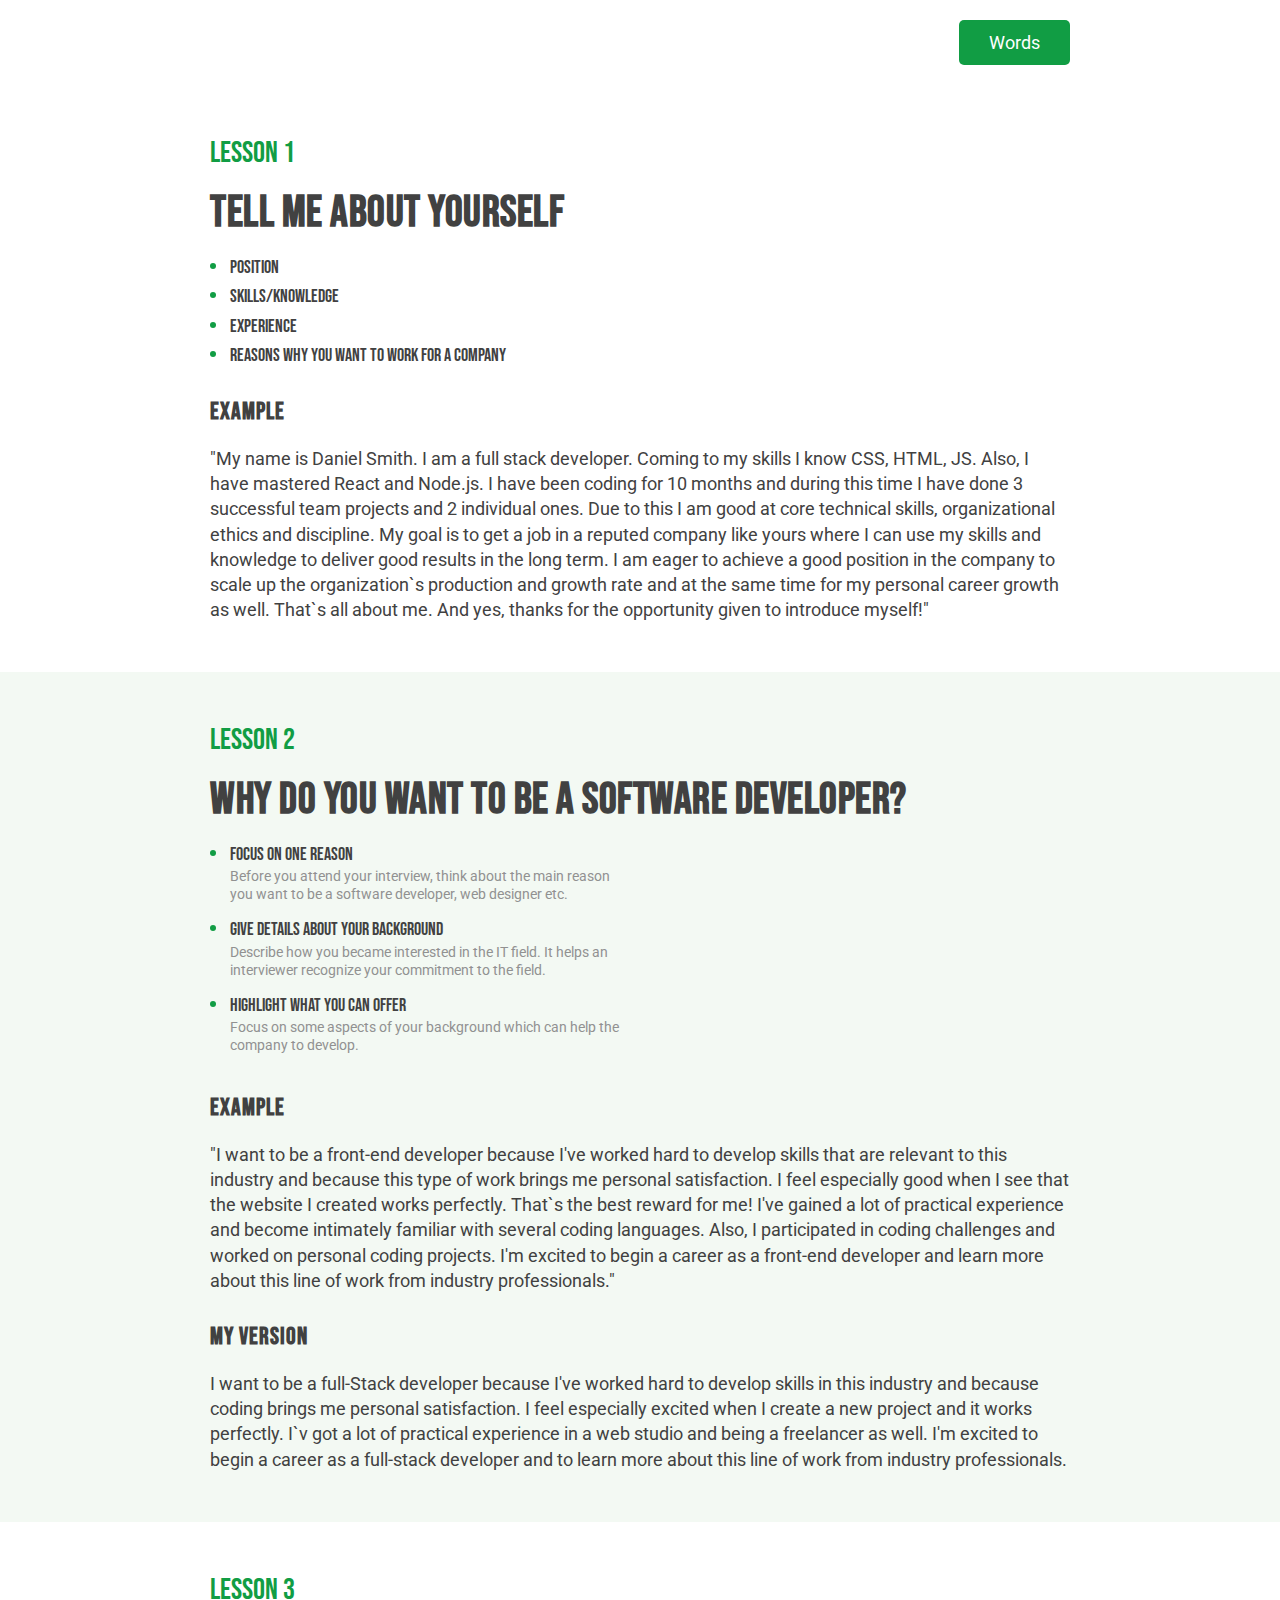
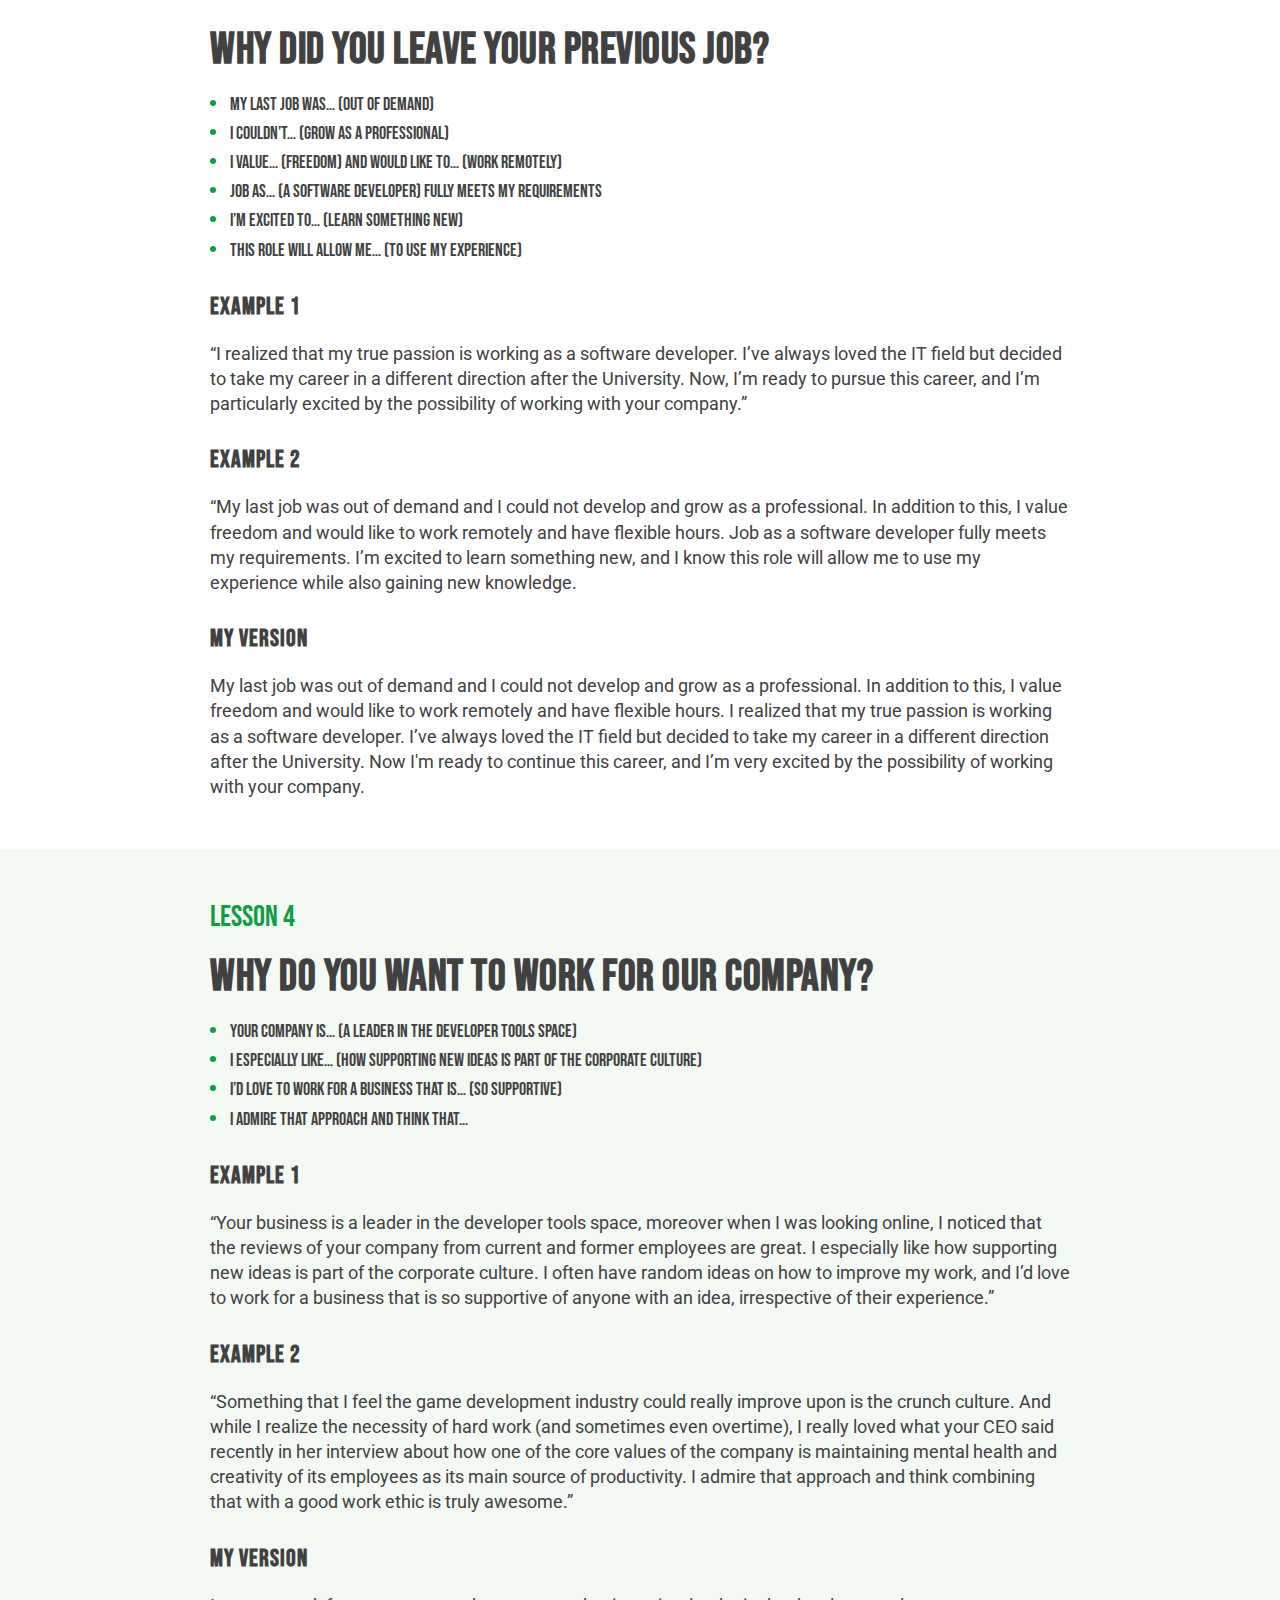
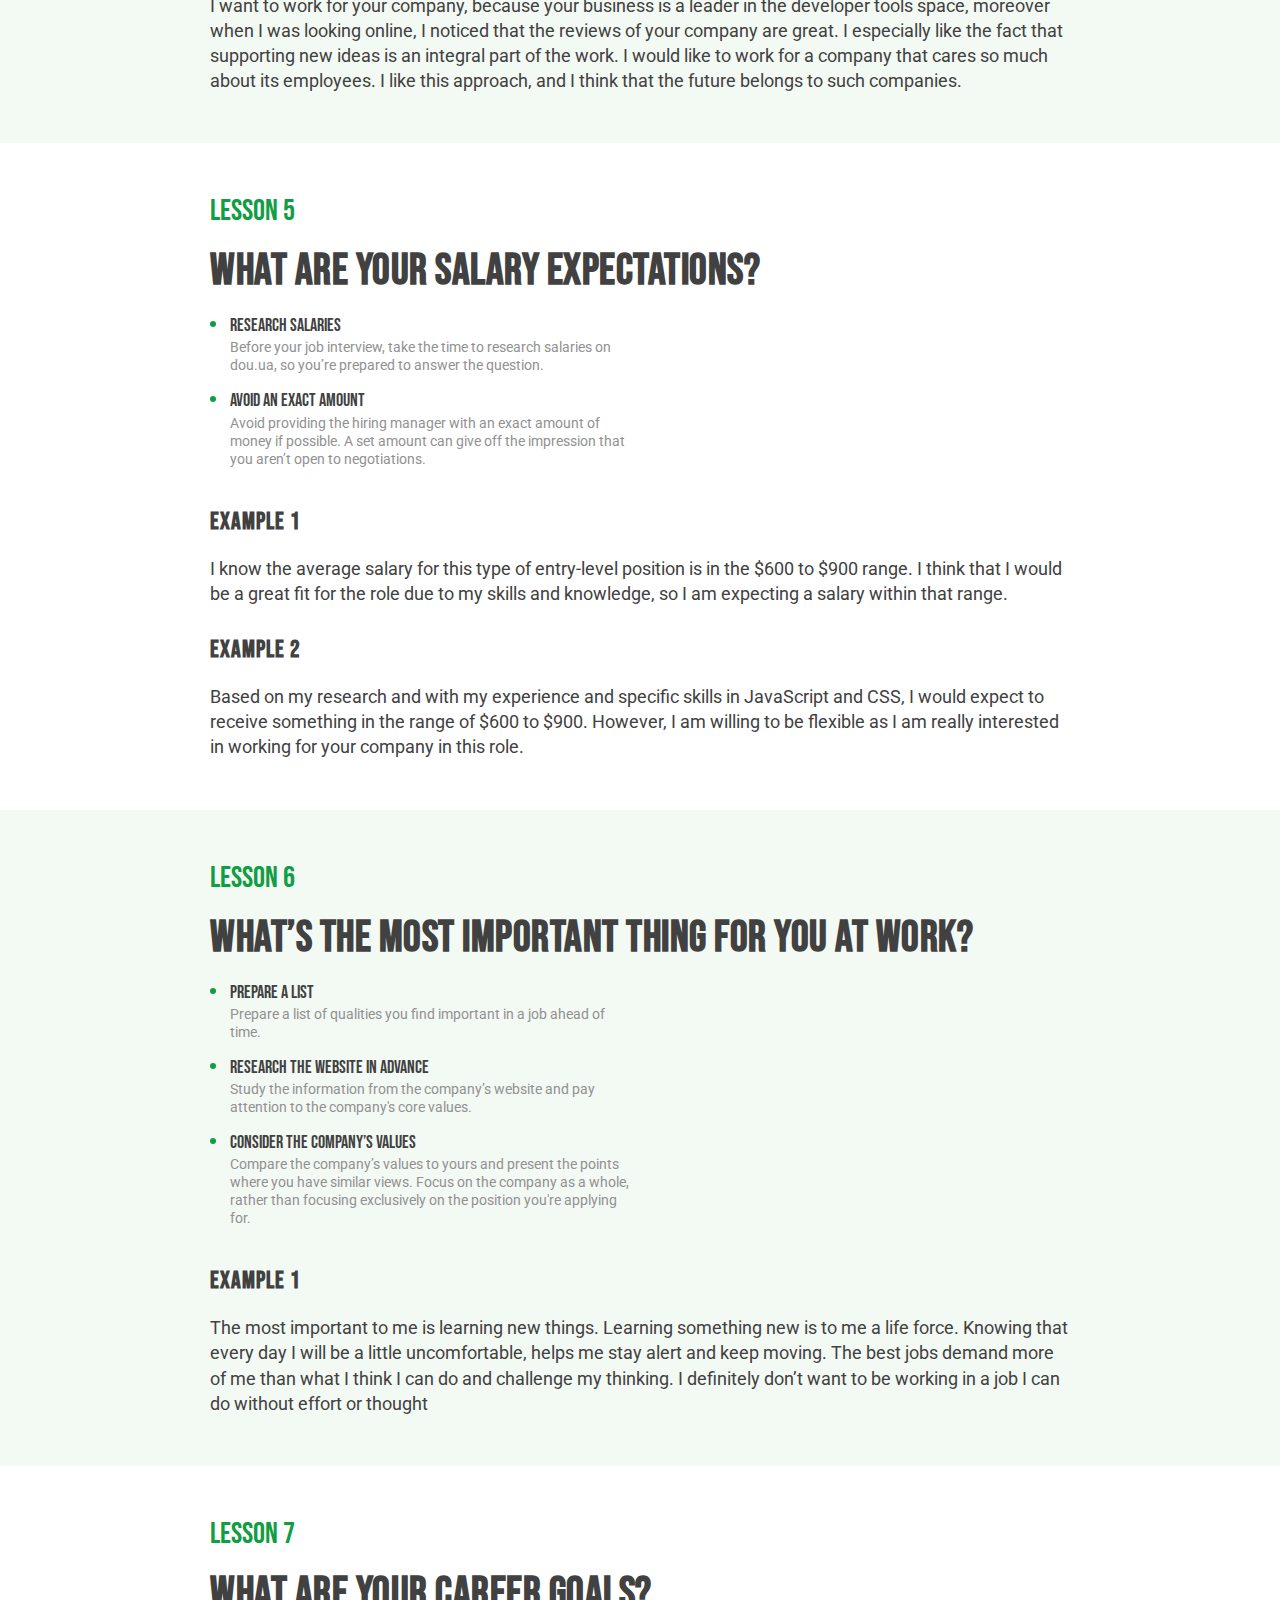
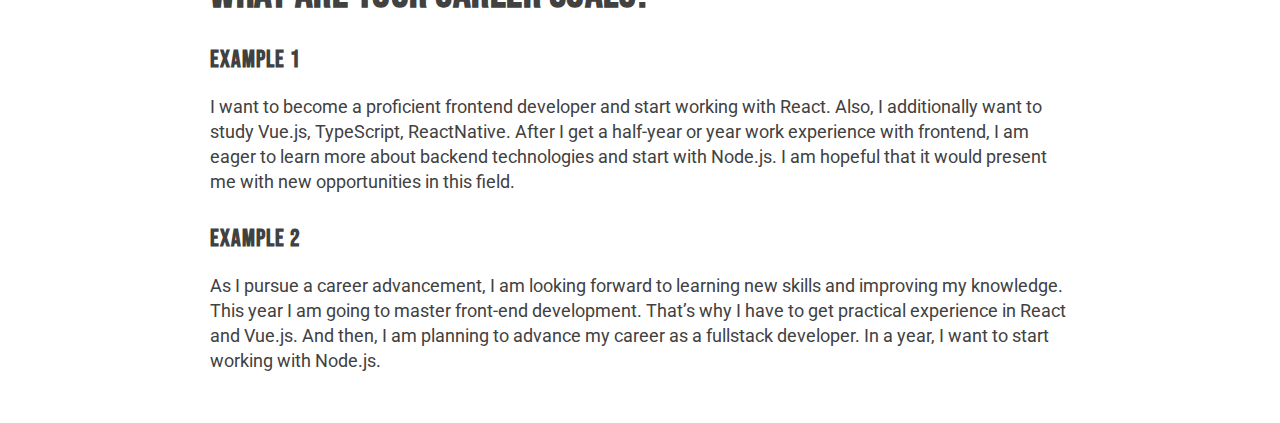
==== commit d8ea2a7f: "Lesson 7" ====
--- a/index.html
+++ b/index.html
@@ -223,6 +223,27 @@
           </p>
         </div>
       </section>
+
+      <!--LESSON 7-->
+      <section class="lesson">
+        <div class="conteiner">
+          <p class="subtitle">lesson 7</p>
+          <h2>What are your career goals?</h2>
+          <h3>example 1</h3>
+          <p>
+            I want to become a proficient frontend developer and start working with React. Also, I additionally want to study
+            Vue.js, TypeScript, ReactNative. After I get a half-year or year work experience with frontend, I am eager to learn
+            more about backend technologies and start with Node.js. I am hopeful that it would present me with new opportunities
+            in this field.
+          </p>
+          <h3>example 2</h3>
+          <p>
+            As I pursue a career advancement, I am looking forward to learning new skills and improving my knowledge. This year I
+            am going to master front-end development. That’s why I have to get practical experience in React and Vue.js. And then,
+            I am planning to advance my career as a fullstack developer. In a year, I want to start working with Node.js.
+          </p>
+        </div>
+      </section>
     </main>
   </body>
 </html>
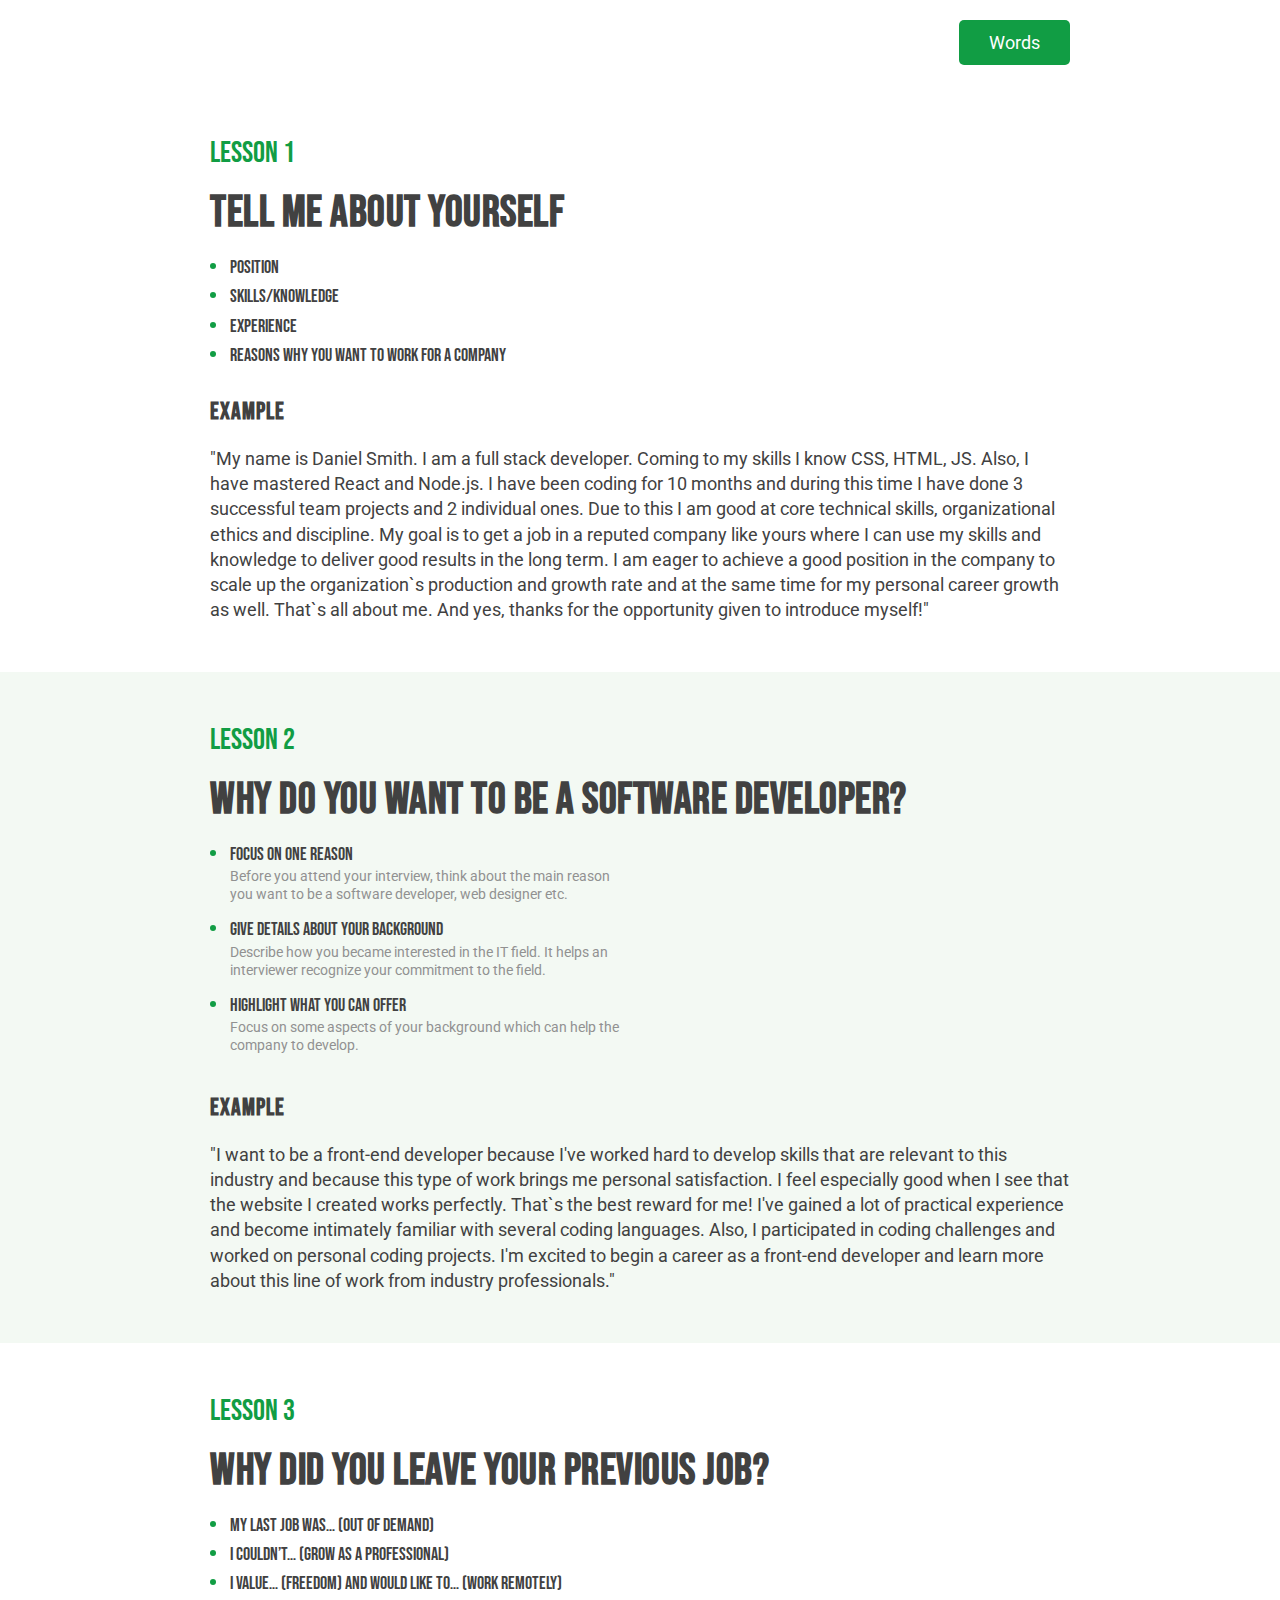
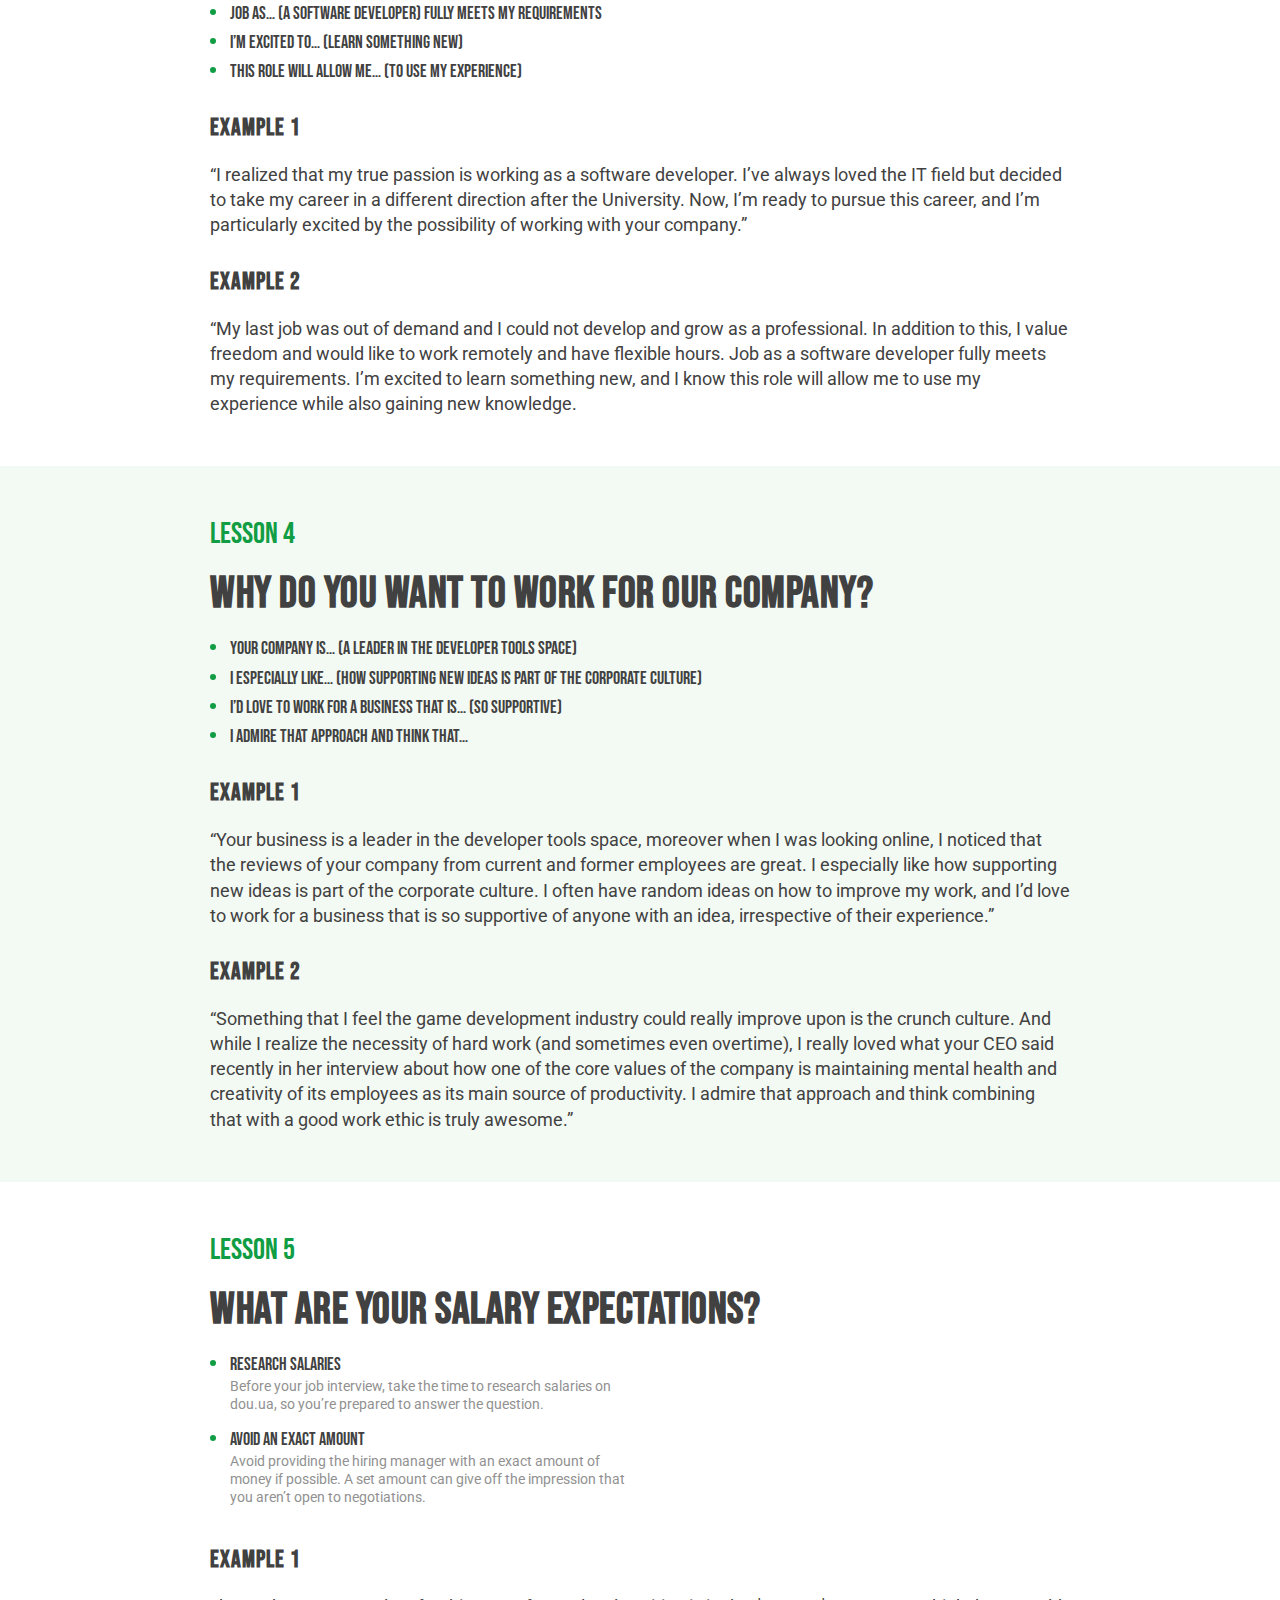
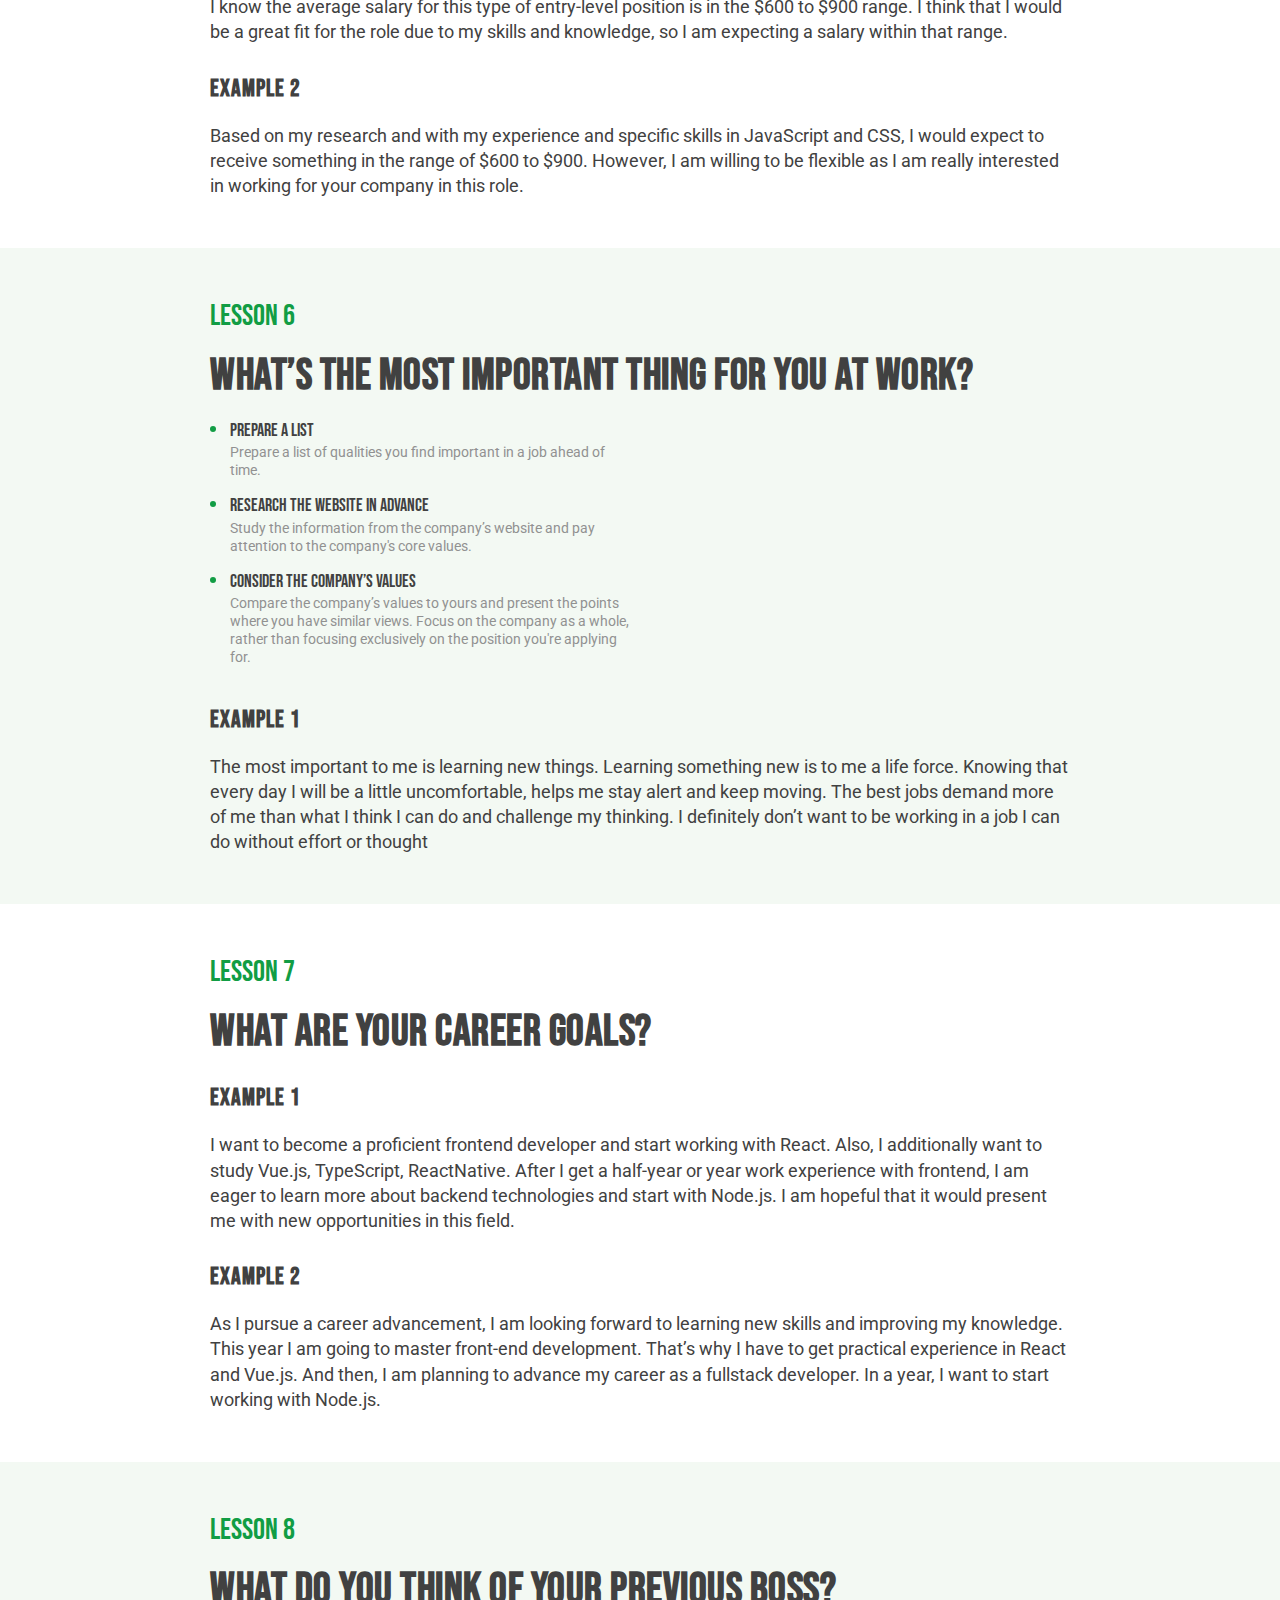
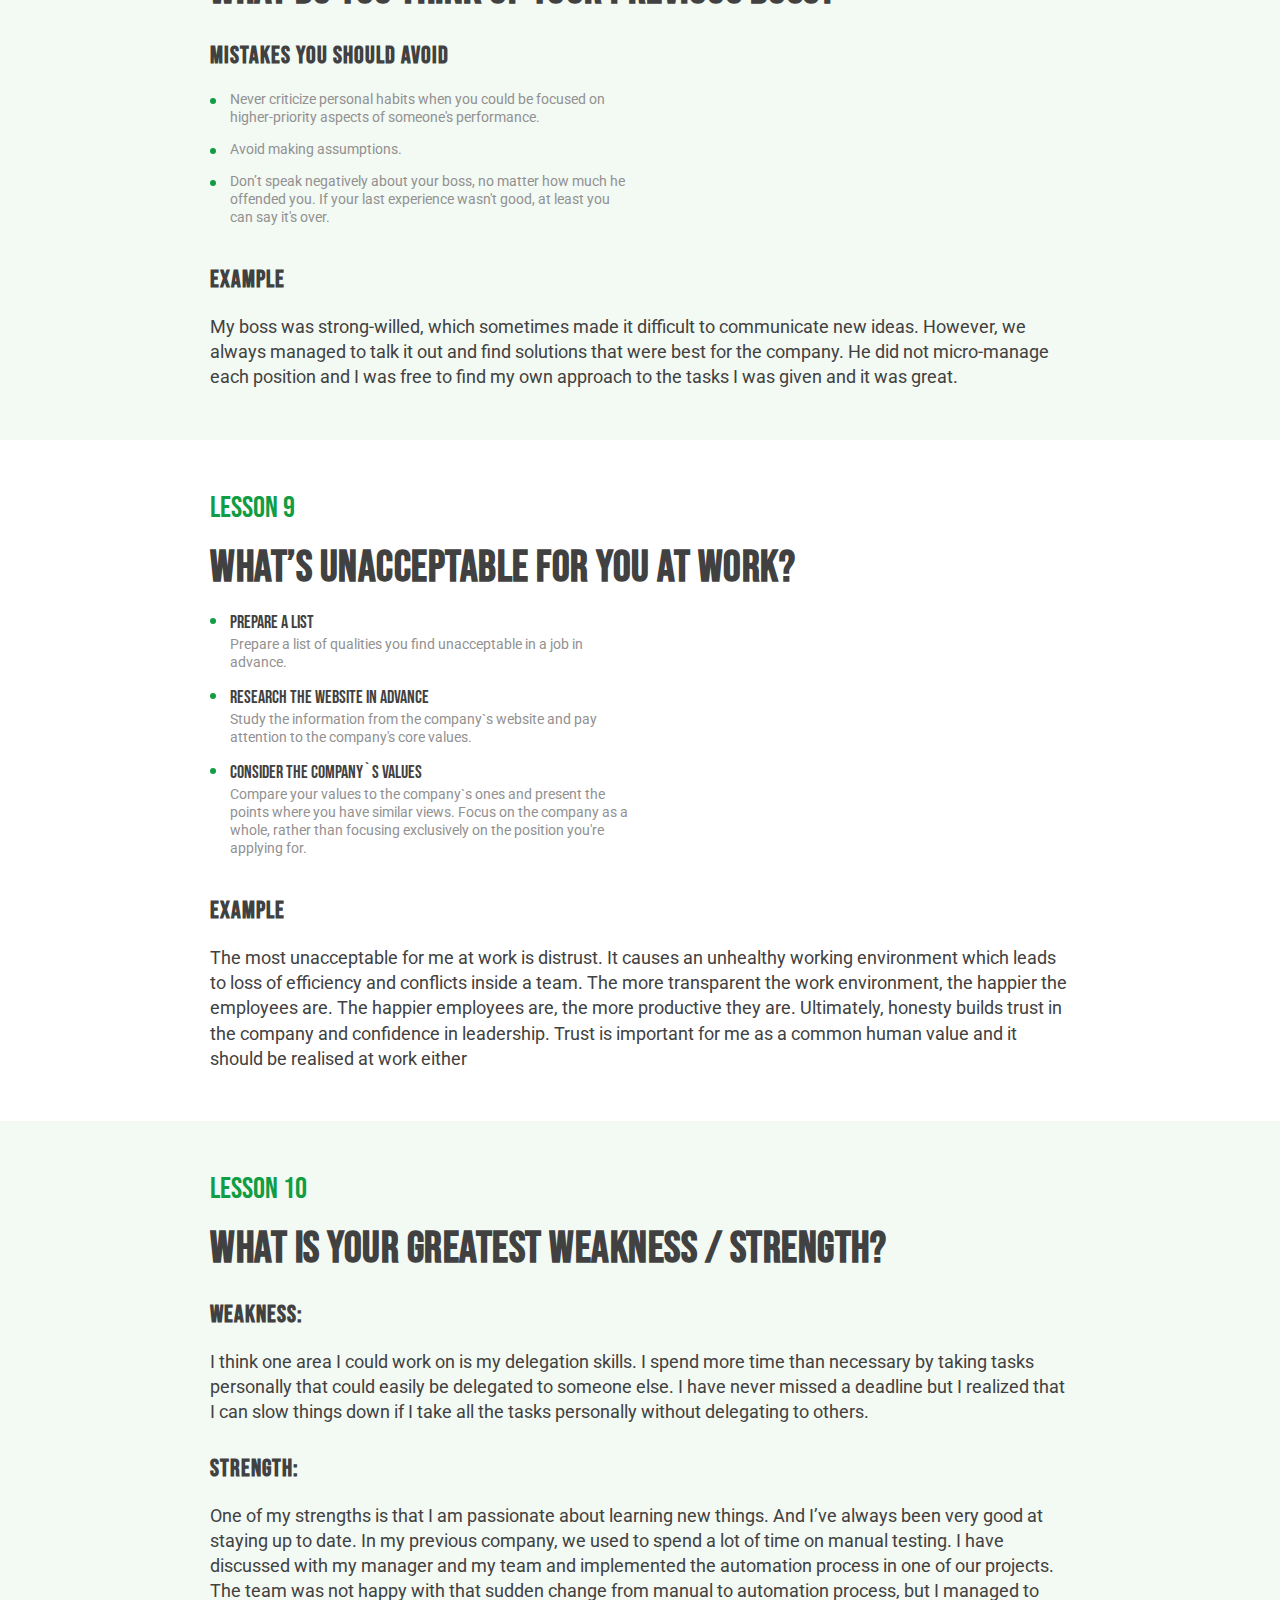
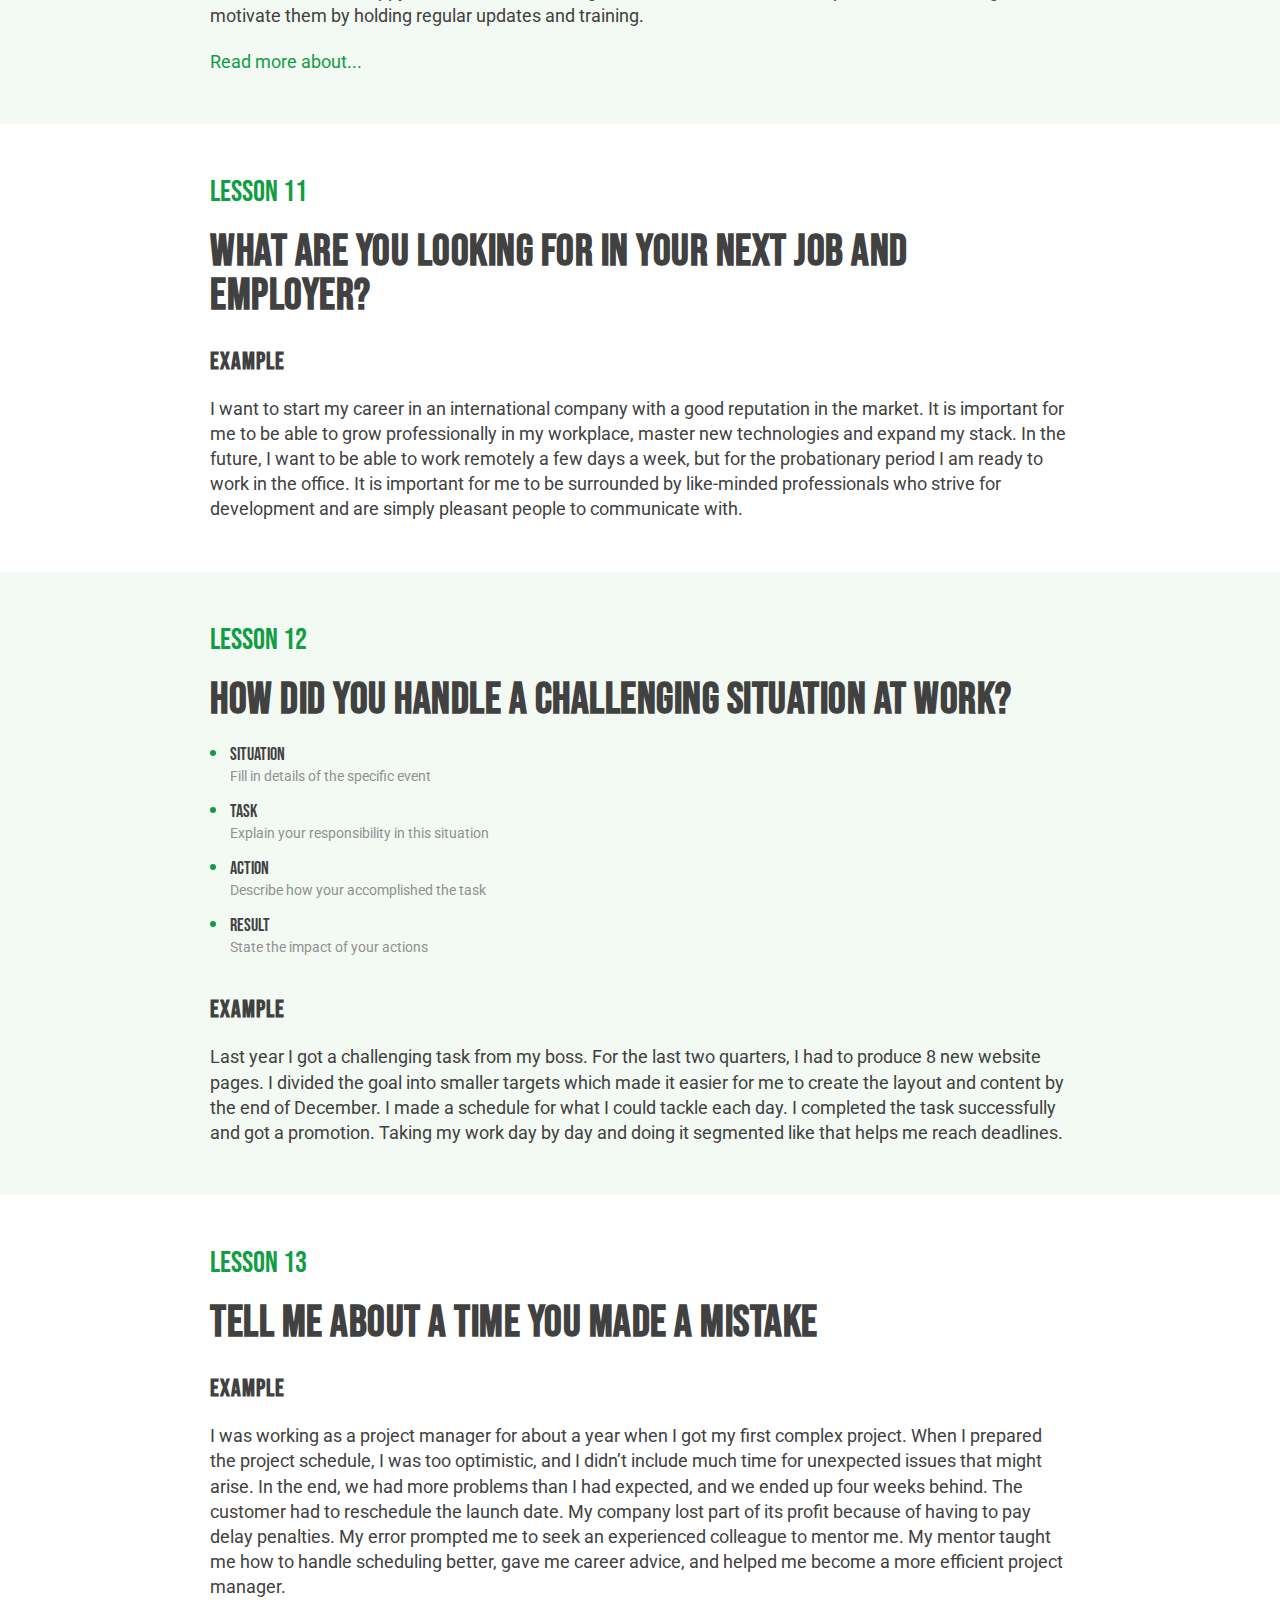
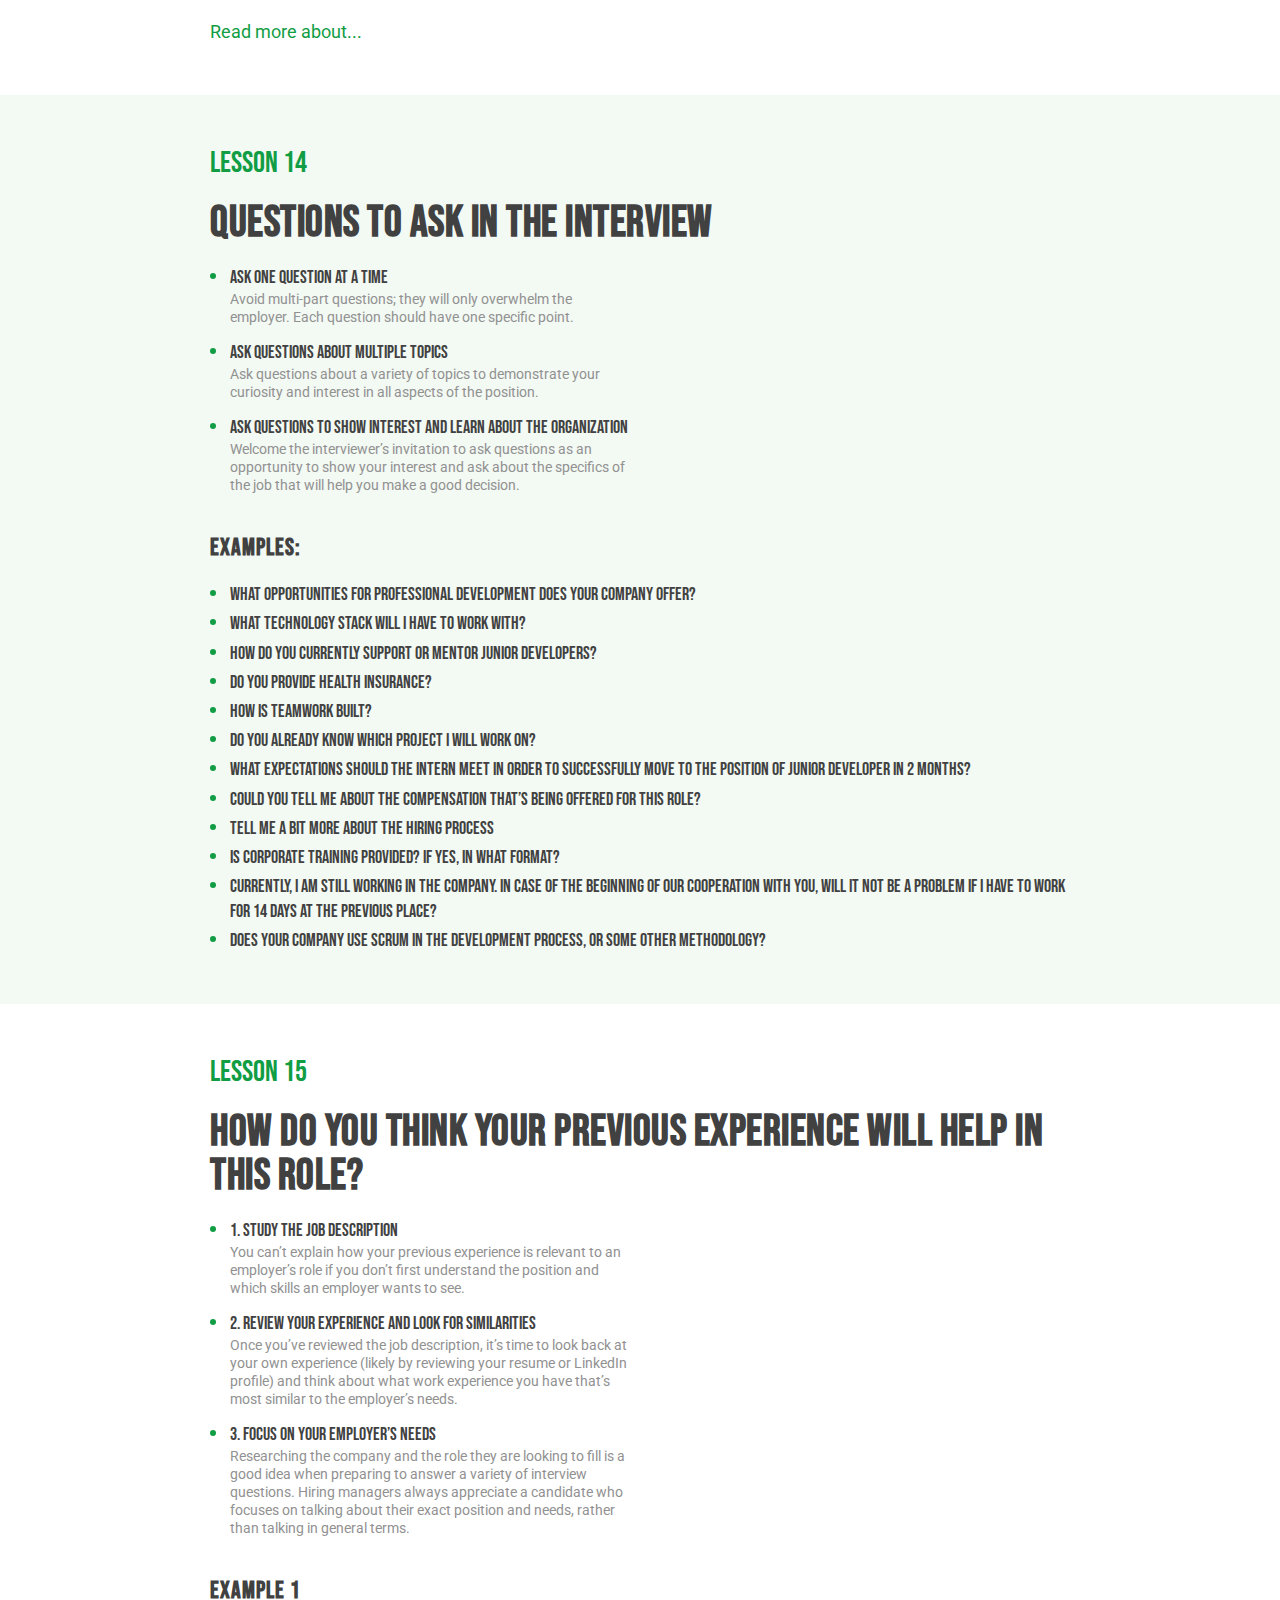
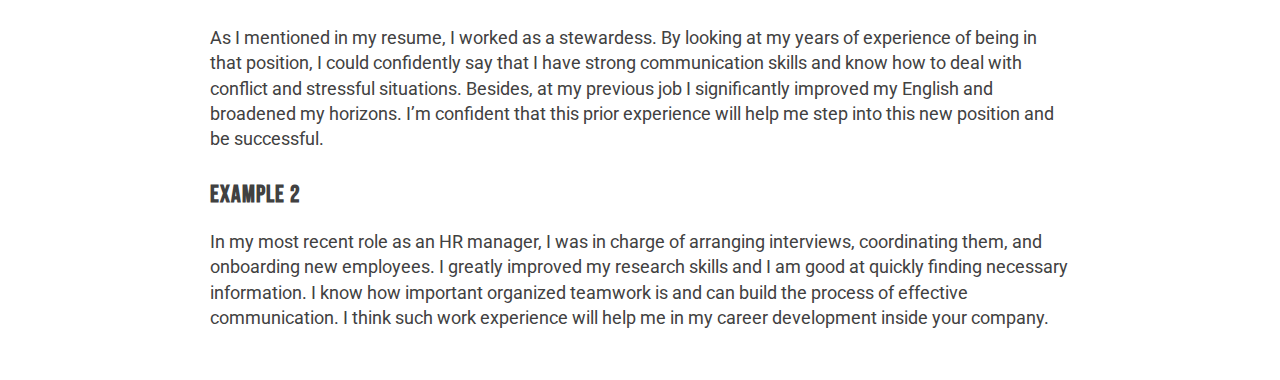
==== commit d2ffd758: "Lesson 15" ====
--- a/index.html
+++ b/index.html
@@ -30,12 +30,11 @@
           </ul>
           <h3>example</h3>
           <p>
-            "My name is Daniel Smith. I am a full stack developer. Coming to my skills I know CSS, HTML, JS. Also, I have mastered
-            React and Node.js. I have been coding for 10 months and during this time I have done 3 successful team projects and 2
-            individual ones. Due to this I am good at core technical skills, organizational ethics and discipline. My goal is to
-            get a job in a reputed company like yours where I can use my skills and knowledge to deliver good results in the long
-            term. I am eager to achieve a good position in the company to scale up the organization`s production and growth rate
-            and at the same time for my personal career growth as well. That`s all about me. And yes, thanks for the opportunity
+            "My name is Daniel Smith. I am a full stack developer. Coming to my skills I know CSS, HTML, JS. Also, I have mastered React and Node.js. I
+            have been coding for 10 months and during this time I have done 3 successful team projects and 2 individual ones. Due to this I am good at core
+            technical skills, organizational ethics and discipline. My goal is to get a job in a reputed company like yours where I can use my skills and
+            knowledge to deliver good results in the long term. I am eager to achieve a good position in the company to scale up the organization`s
+            production and growth rate and at the same time for my personal career growth as well. That`s all about me. And yes, thanks for the opportunity
             given to introduce myself!"
           </p>
         </div>
@@ -49,17 +48,11 @@
           <ul>
             <li>
               Focus on one reason
-              <span>
-                Before you attend your interview, think about the main reason you want to be a software developer, web designer
-                etc.
-              </span>
+              <span> Before you attend your interview, think about the main reason you want to be a software developer, web designer etc. </span>
             </li>
             <li>
               Give details about your background
-              <span>
-                Describe how you became interested in the IT field. It helps an interviewer recognize your commitment to the
-                field.
-              </span>
+              <span> Describe how you became interested in the IT field. It helps an interviewer recognize your commitment to the field. </span>
             </li>
             <li>
               Highlight what you can offer
@@ -68,19 +61,11 @@
           </ul>
           <h3>example</h3>
           <p>
-            "I want to be a front-end developer because I've worked hard to develop skills that are relevant to this industry and
-            because this type of work brings me personal satisfaction. I feel especially good when I see that the website I
-            created works perfectly. That`s the best reward for me! I've gained a lot of practical experience and become
-            intimately familiar with several coding languages. Also, I participated in coding challenges and worked on personal
-            coding projects. I'm excited to begin a career as a front-end developer and learn more about this line of work from
-            industry professionals."
-          </p>
-          <h3>My version</h3>
-          <p>
-            I want to be a full-Stack developer because I've worked hard to develop skills in this industry and because coding
-            brings me personal satisfaction. I feel especially excited when I create a new project and it works perfectly. I`v got
-            a lot of practical experience in a web studio and being a freelancer as well. I'm excited to begin a career as a
-            full-stack developer and to learn more about this line of work from industry professionals.
+            "I want to be a front-end developer because I've worked hard to develop skills that are relevant to this industry and because this type of work
+            brings me personal satisfaction. I feel especially good when I see that the website I created works perfectly. That`s the best reward for me!
+            I've gained a lot of practical experience and become intimately familiar with several coding languages. Also, I participated in coding
+            challenges and worked on personal coding projects. I'm excited to begin a career as a front-end developer and learn more about this line of
+            work from industry professionals."
           </p>
         </div>
       </section>
@@ -100,23 +85,15 @@
           </ul>
           <h3>example 1</h3>
           <p>
-            “I realized that my true passion is working as a software developer. I’ve always loved the IT field but decided to
-            take my career in a different direction after the University. Now, I’m ready to pursue this career, and I’m
-            particularly excited by the possibility of working with your company.”
+            “I realized that my true passion is working as a software developer. I’ve always loved the IT field but decided to take my career in a
+            different direction after the University. Now, I’m ready to pursue this career, and I’m particularly excited by the possibility of working with
+            your company.”
           </p>
           <h3>example 2</h3>
           <p>
-            “My last job was out of demand and I could not develop and grow as a professional. In addition to this, I value
-            freedom and would like to work remotely and have flexible hours. Job as a software developer fully meets my
-            requirements. I’m excited to learn something new, and I know this role will allow me to use my experience while also
-            gaining new knowledge.
-          </p>
-          <h3>My version</h3>
-          <p>
-            My last job was out of demand and I could not develop and grow as a professional. In addition to this, I value freedom
-            and would like to work remotely and have flexible hours. I realized that my true passion is working as a software
-            developer. I’ve always loved the IT field but decided to take my career in a different direction after the University.
-            Now I'm ready to continue this career, and I’m very excited by the possibility of working with your company.
+            “My last job was out of demand and I could not develop and grow as a professional. In addition to this, I value freedom and would like to work
+            remotely and have flexible hours. Job as a software developer fully meets my requirements. I’m excited to learn something new, and I know this
+            role will allow me to use my experience while also gaining new knowledge.
           </p>
         </div>
       </section>
@@ -134,25 +111,16 @@
           </ul>
           <h3>example 1</h3>
           <p>
-            “Your business is a leader in the developer tools space, moreover when I was looking online, I noticed that the
-            reviews of your company from current and former employees are great. I especially like how supporting new ideas is
-            part of the corporate culture. I often have random ideas on how to improve my work, and I’d love to work for a
-            business that is so supportive of anyone with an idea, irrespective of their experience.”
+            “Your business is a leader in the developer tools space, moreover when I was looking online, I noticed that the reviews of your company from
+            current and former employees are great. I especially like how supporting new ideas is part of the corporate culture. I often have random ideas
+            on how to improve my work, and I’d love to work for a business that is so supportive of anyone with an idea, irrespective of their experience.”
           </p>
           <h3>example 2</h3>
           <p>
-            “Something that I feel the game development industry could really improve upon is the crunch culture. And while I
-            realize the necessity of hard work (and sometimes even overtime), I really loved what your CEO said recently in her
-            interview about how one of the core values of the company is maintaining mental health and creativity of its employees
-            as its main source of productivity. I admire that approach and think combining that with a good work ethic is truly
-            awesome.”
-          </p>
-          <h3>My version</h3>
-          <p>
-            I want to work for your company, because your business is a leader in the developer tools space, moreover when I was
-            looking online, I noticed that the reviews of your company are great. I especially like the fact that supporting new
-            ideas is an integral part of the work. I would like to work for a company that cares so much about its employees. I
-            like this approach, and I think that the future belongs to such companies.
+            “Something that I feel the game development industry could really improve upon is the crunch culture. And while I realize the necessity of hard
+            work (and sometimes even overtime), I really loved what your CEO said recently in her interview about how one of the core values of the company
+            is maintaining mental health and creativity of its employees as its main source of productivity. I admire that approach and think combining
+            that with a good work ethic is truly awesome.”
           </p>
         </div>
       </section>
@@ -165,29 +133,25 @@
           <ul>
             <li>
               Research salaries
-              <span
-                >Before your job interview, take the time to research salaries on dou.ua, so you’re prepared to answer the
-                question.
-              </span>
+              <span>Before your job interview, take the time to research salaries on dou.ua, so you’re prepared to answer the question. </span>
             </li>
             <li>
               Avoid an exact amount
               <span>
-                Avoid providing the hiring manager with an exact amount of money if possible. A set amount can give off the
-                impression that you aren’t open to negotiations.
-              </span>
-            </li>
-          </ul>
-          <h3>example 1</h3>
-          <p>
-            I know the average salary for this type of entry-level position is in the $600 to $900 range. I think that I would be
-            a great fit for the role due to my skills and knowledge, so I am expecting a salary within that range.
+                Avoid providing the hiring manager with an exact amount of money if possible. A set amount can give off the impression that you aren’t open
+                to negotiations.
+              </span>
+            </li>
+          </ul>
+          <h3>example 1</h3>
+          <p>
+            I know the average salary for this type of entry-level position is in the $600 to $900 range. I think that I would be a great fit for the role
+            due to my skills and knowledge, so I am expecting a salary within that range.
           </p>
           <h3>example 2</h3>
           <p>
-            Based on my research and with my experience and specific skills in JavaScript and CSS, I would expect to receive
-            something in the range of $600 to $900. However, I am willing to be flexible as I am really interested in working for
-            your company in this role.
+            Based on my research and with my experience and specific skills in JavaScript and CSS, I would expect to receive something in the range of $600
+            to $900. However, I am willing to be flexible as I am really interested in working for your company in this role.
           </p>
         </div>
       </section>
@@ -209,17 +173,16 @@
             <li>
               Consider the company’s values
               <span
-                >Compare the company’s values to yours and present the points where you have similar views. Focus on the company
-                as a whole, rather than focusing exclusively on the position you're applying for.</span
+                >Compare the company’s values to yours and present the points where you have similar views. Focus on the company as a whole, rather than
+                focusing exclusively on the position you're applying for.</span
               >
             </li>
           </ul>
           <h3>example 1</h3>
           <p>
-            The most important to me is learning new things. Learning something new is to me a life force. Knowing that every day
-            I will be a little uncomfortable, helps me stay alert and keep moving. The best jobs demand more of me than what I
-            think I can do and challenge my thinking. I definitely don’t want to be working in a job I can do without effort or
-            thought
+            The most important to me is learning new things. Learning something new is to me a life force. Knowing that every day I will be a little
+            uncomfortable, helps me stay alert and keep moving. The best jobs demand more of me than what I think I can do and challenge my thinking. I
+            definitely don’t want to be working in a job I can do without effort or thought
           </p>
         </div>
       </section>
@@ -231,16 +194,251 @@
           <h2>What are your career goals?</h2>
           <h3>example 1</h3>
           <p>
-            I want to become a proficient frontend developer and start working with React. Also, I additionally want to study
-            Vue.js, TypeScript, ReactNative. After I get a half-year or year work experience with frontend, I am eager to learn
-            more about backend technologies and start with Node.js. I am hopeful that it would present me with new opportunities
-            in this field.
+            I want to become a proficient frontend developer and start working with React. Also, I additionally want to study Vue.js, TypeScript,
+            ReactNative. After I get a half-year or year work experience with frontend, I am eager to learn more about backend technologies and start with
+            Node.js. I am hopeful that it would present me with new opportunities in this field.
           </p>
           <h3>example 2</h3>
           <p>
-            As I pursue a career advancement, I am looking forward to learning new skills and improving my knowledge. This year I
-            am going to master front-end development. That’s why I have to get practical experience in React and Vue.js. And then,
-            I am planning to advance my career as a fullstack developer. In a year, I want to start working with Node.js.
+            As I pursue a career advancement, I am looking forward to learning new skills and improving my knowledge. This year I am going to master
+            front-end development. That’s why I have to get practical experience in React and Vue.js. And then, I am planning to advance my career as a
+            fullstack developer. In a year, I want to start working with Node.js.
+          </p>
+        </div>
+      </section>
+
+      <!--LESSON 8-->
+      <section class="lesson">
+        <div class="conteiner">
+          <p class="subtitle">lesson 8</p>
+          <h2>What do you think of your previous boss?</h2>
+          <h3>Mistakes You Should Avoid</h3>
+          <ul>
+            <li>
+              <span> Never criticize personal habits when you could be focused on higher-priority aspects of someone's performance. </span>
+            </li>
+            <li><span>Avoid making assumptions.</span></li>
+            <li>
+              <span>
+                Don’t speak negatively about your boss, no matter how much he offended you. If your last experience wasn't good, at least you can say it's
+                over.
+              </span>
+            </li>
+          </ul>
+          <h3>example</h3>
+          <p>
+            My boss was strong-willed, which sometimes made it difficult to communicate new ideas. However, we always managed to talk it out and find
+            solutions that were best for the company. He did not micro-manage each position and I was free to find my own approach to the tasks I was given
+            and it was great.
+          </p>
+        </div>
+      </section>
+
+      <!--LESSON 9-->
+      <section class="lesson">
+        <div class="conteiner">
+          <p class="subtitle">lesson 9</p>
+          <h2>What’s unacceptable for you at work?</h2>
+          <ul>
+            <li>
+              Prepare a list <br />
+              <span>Prepare a list of qualities you find unacceptable in a job in advance.</span>
+            </li>
+            <li>
+              Research the website in advance <br />
+              <span>Study the information from the company`s website and pay attention to the company's core values.</span>
+            </li>
+            <li>
+              Consider the company`s values <br />
+              <span
+                >Compare your values to the company`s ones and present the points where you have similar views. Focus on the company as a whole, rather
+                than focusing exclusively on the position you're applying for.</span
+              >
+            </li>
+          </ul>
+          <h3>example</h3>
+          <p>
+            The most unacceptable for me at work is distrust. It causes an unhealthy working environment which leads to loss of efficiency and conflicts
+            inside a team. The more transparent the work environment, the happier the employees are. The happier employees are, the more productive they
+            are. Ultimately, honesty builds trust in the company and confidence in leadership. Trust is important for me as a common human value and it
+            should be realised at work either
+          </p>
+        </div>
+      </section>
+
+      <!--LESSON 10-->
+      <section class="lesson">
+        <div class="conteiner">
+          <p class="subtitle">lesson 10</p>
+          <h2>What is your greatest weakness / strength?</h2>
+          <h3>Weakness:</h3>
+          <p>
+            I think one area I could work on is my delegation skills. I spend more time than necessary by taking tasks personally that could easily be
+            delegated to someone else. I have never missed a deadline but I realized that I can slow things down if I take all the tasks personally without
+            delegating to others.
+          </p>
+          <h3>Strength:</h3>
+          <p>
+            One of my strengths is that I am passionate about learning new things. And I’ve always been very good at staying up to date. In my previous
+            company, we used to spend a lot of time on manual testing. I have discussed with my manager and my team and implemented the automation process
+            in one of our projects. The team was not happy with that sudden change from manual to automation process, but I managed to motivate them by
+            holding regular updates and training.
+          </p>
+          <a class="link" href="https://www.softwaretestingmaterial.com/what-are-your-strengths/?utm_content=cmp-true" target="_blank">
+            Read more about...
+          </a>
+        </div>
+      </section>
+
+      <!--LESSON 11-->
+      <section class="lesson">
+        <div class="conteiner">
+          <p class="subtitle">lesson 11</p>
+          <h2>What are you looking for in your next job and employer?</h2>
+          <h3>example</h3>
+          <p>
+            I want to start my career in an international company with a good reputation in the market. It is important for me to be able to grow
+            professionally in my workplace, master new technologies and expand my stack. In the future, I want to be able to work remotely a few days a
+            week, but for the probationary period I am ready to work in the office. It is important for me to be surrounded by like-minded professionals
+            who strive for development and are simply pleasant people to communicate with.
+          </p>
+        </div>
+      </section>
+
+      <!--LESSON 12-->
+      <section class="lesson">
+        <div class="conteiner">
+          <p class="subtitle">lesson 12</p>
+          <h2>How did you handle a challenging situation at work?</h2>
+          <ul>
+            <li>
+              Situation <br />
+              <span>Fill in details of the specific event</span>
+            </li>
+            <li>
+              Task <br />
+              <span>Explain your responsibility in this situation</span>
+            </li>
+            <li>
+              Action <br />
+              <span>Describe how your accomplished the task</span>
+            </li>
+            <li>
+              Result <br />
+              <span>State the impact of your actions</span>
+            </li>
+          </ul>
+          <h3>example</h3>
+          <p>
+            Last year I got a challenging task from my boss. For the last two quarters, I had to produce 8 new website pages. I divided the goal into
+            smaller targets which made it easier for me to create the layout and content by the end of December. I made a schedule for what I could tackle
+            each day. I completed the task successfully and got a promotion. Taking my work day by day and doing it segmented like that helps me reach
+            deadlines.
+          </p>
+        </div>
+      </section>
+
+      <!--LESSON 13-->
+      <section class="lesson">
+        <div class="conteiner">
+          <p class="subtitle">lesson 13</p>
+          <h2>Tell me about a time you made a mistake</h2>
+          <h3>example</h3>
+          <p>
+            I was working as a project manager for about a year when I got my first complex project. When I prepared the project schedule, I was too
+            optimistic, and I didn’t include much time for unexpected issues that might arise. In the end, we had more problems than I had expected, and we
+            ended up four weeks behind. The customer had to reschedule the launch date. My company lost part of its profit because of having to pay delay
+            penalties. My error prompted me to seek an experienced colleague to mentor me. My mentor taught me how to handle scheduling better, gave me
+            career advice, and helped me become a more efficient project manager.
+          </p>
+          <a class="link" href="https://futureofworking.com/tell-me-a-time-you-made-a-mistake/" target="_blank"> Read more about... </a>
+        </div>
+      </section>
+
+      <!--LESSON 14-->
+      <section class="lesson">
+        <div class="conteiner">
+          <p class="subtitle">lesson 14</p>
+          <h2>Questions to ask in the interview</h2>
+          <ul>
+            <li>
+              Ask One Question at a Time <br />
+              <span>Avoid multi-part questions; they will only overwhelm the employer. Each question should have one specific point.</span>
+            </li>
+            <li>
+              Ask Questions About Multiple Topics <br />
+              <span>Ask questions about a variety of topics to demonstrate your curiosity and interest in all aspects of the position.</span>
+            </li>
+            <li>
+              Ask questions to show interest and learn about the organization <br />
+              <span>
+                Welcome the interviewer’s invitation to ask questions as an opportunity to show your interest and ask about the specifics of the job that
+                will help you make a good decision.
+              </span>
+            </li>
+          </ul>
+          <h3>examples:</h3>
+          <ul>
+            <li>What opportunities for professional development does your company offer?</li>
+            <li>What technology stack will I have to work with?</li>
+            <li>How do you currently support or mentor junior developers?</li>
+            <li>Do you provide health insurance?</li>
+            <li>How is teamwork built?</li>
+            <li>Do you already know which project I will work on?</li>
+            <li>What expectations should the intern meet in order to successfully move to the position of junior developer in 2 months?</li>
+            <li>Could you tell me about the compensation that’s being offered for this role?</li>
+            <li>Tell me a bit more about the hiring process</li>
+            <li>Is corporate training provided? If yes, in what format?</li>
+            <li>
+              Currently, I am still working in the company. In case of the beginning of our cooperation with you, will it not be a problem if I have to
+              work for 14 days at the previous place?
+            </li>
+            <li>Does your company use SCRUM in the development process, or some other methodology?</li>
+          </ul>
+        </div>
+      </section>
+
+      <!--LESSON 15-->
+      <section class="lesson">
+        <div class="conteiner">
+          <p class="subtitle">lesson 15</p>
+          <h2>How do you think your previous experience will help in this role?</h2>
+          <ul>
+            <li>
+              1. Study the job description <br />
+              <span>
+                You can’t explain how your previous experience is relevant to an employer’s role if you don’t first understand the position and which
+                skills an employer wants to see.
+              </span>
+            </li>
+            <li>
+              2. Review your experience and look for similarities <br />
+              <span>
+                Once you’ve reviewed the job description, it’s time to look back at your own experience (likely by reviewing your resume or LinkedIn
+                profile) and think about what work experience you have that’s most similar to the employer’s needs.
+              </span>
+            </li>
+            <li>
+              3. Focus on your employer’s needs <br />
+              <span>
+                Researching the company and the role they are looking to fill is a good idea when preparing to answer a variety of interview questions.
+                Hiring managers always appreciate a candidate who focuses on talking about their exact position and needs, rather than talking in general
+                terms.
+              </span>
+            </li>
+          </ul>
+          <h3>example 1</h3>
+          <p>
+            As I mentioned in my resume, I worked as a stewardess. By looking at my years of experience of being in that position, I could confidently say
+            that I have strong communication skills and know how to deal with conflict and stressful situations. Besides, at my previous job I
+            significantly improved my English and broadened my horizons. I’m confident that this prior experience will help me step into this new position
+            and be successful.
+          </p>
+          <h3>example 2</h3>
+          <p>
+            In my most recent role as an HR manager, I was in charge of arranging interviews, coordinating them, and onboarding new employees. I greatly
+            improved my research skills and I am good at quickly finding necessary information. I know how important organized teamwork is and can build
+            the process of effective communication. I think such work experience will help me in my career development inside your company.
           </p>
         </div>
       </section>
--- a/css/styles.css
+++ b/css/styles.css
@@ -141,6 +141,7 @@
   font-size: 20px;
   line-height: 24px;
 }
+
 a {
   text-decoration: none;
   position: relative;
@@ -150,3 +151,13 @@
   padding: 10px 30px;
   border-radius: 5px;
 }
+
+a.link {
+  background: none;
+  color: #119d44;
+  padding: 20px 0px 0px 0px;
+}
+
+a.link:hover {
+  text-decoration: underline;
+}
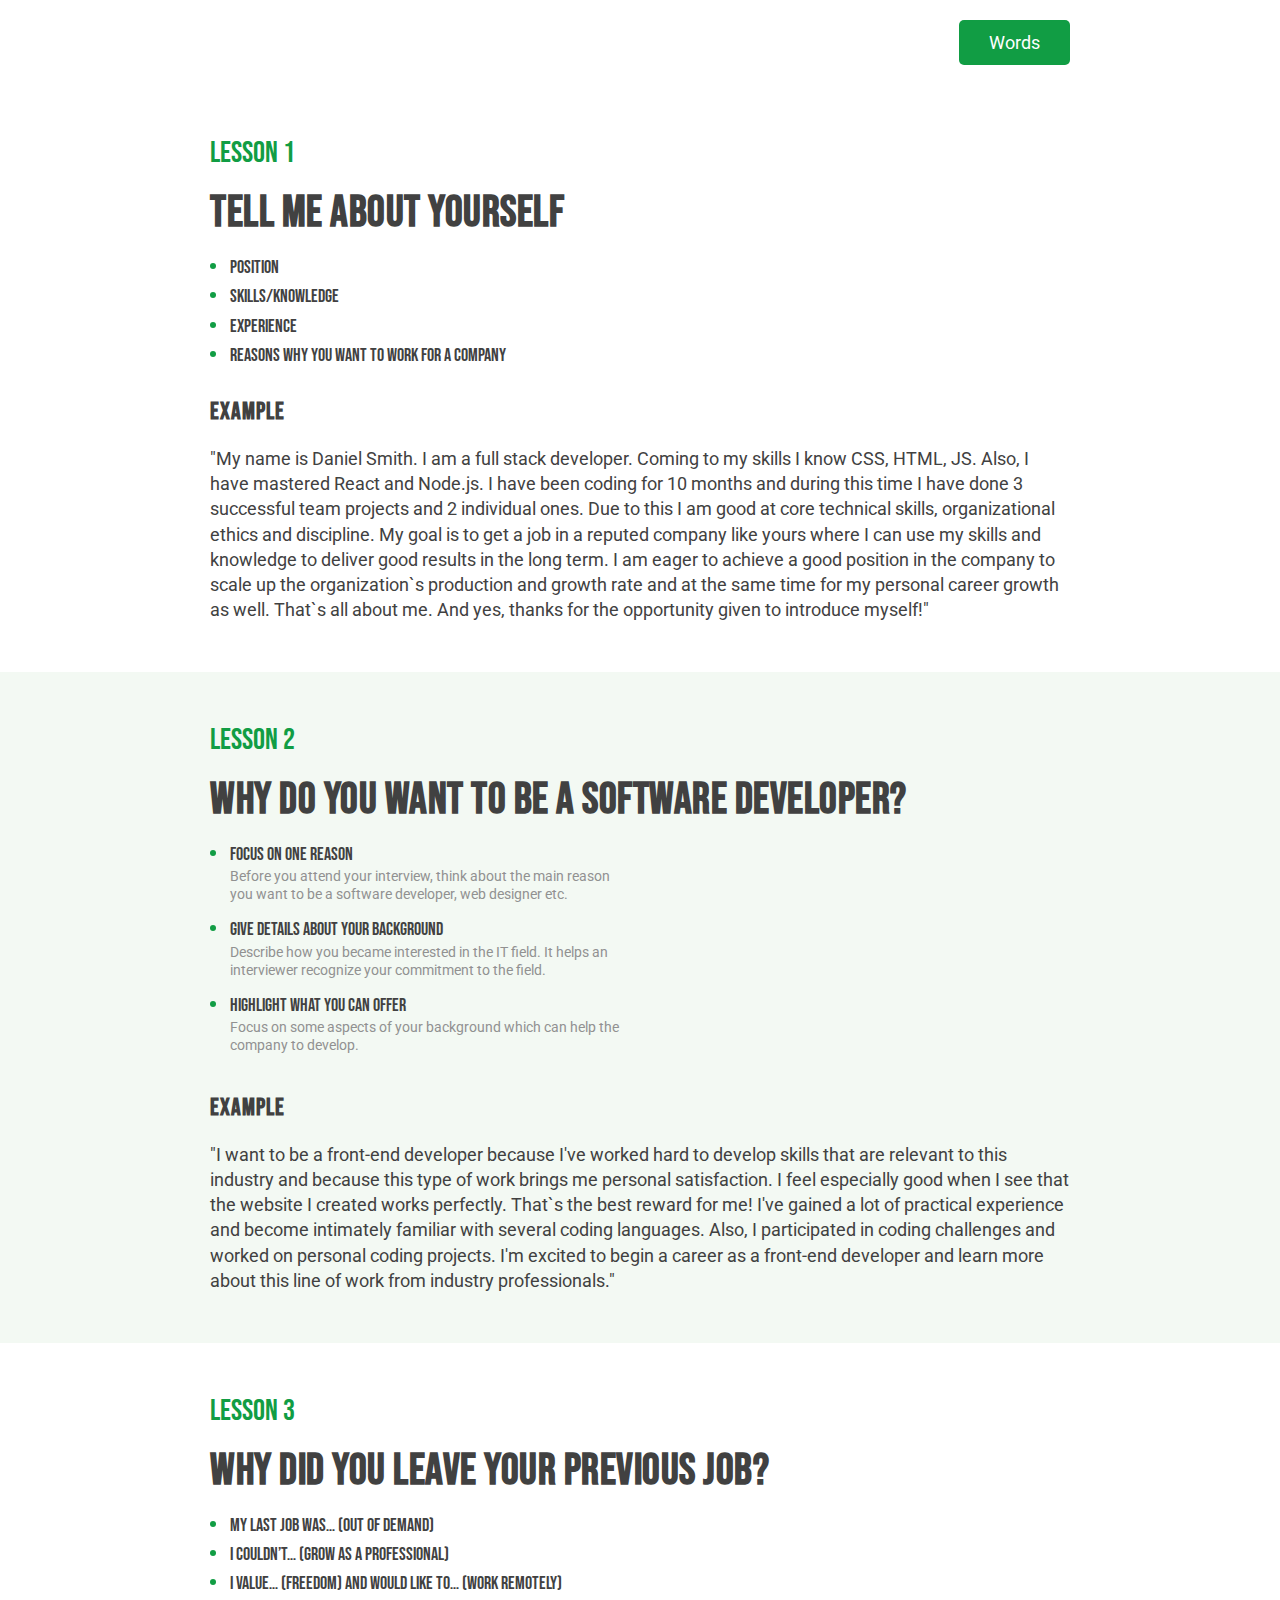
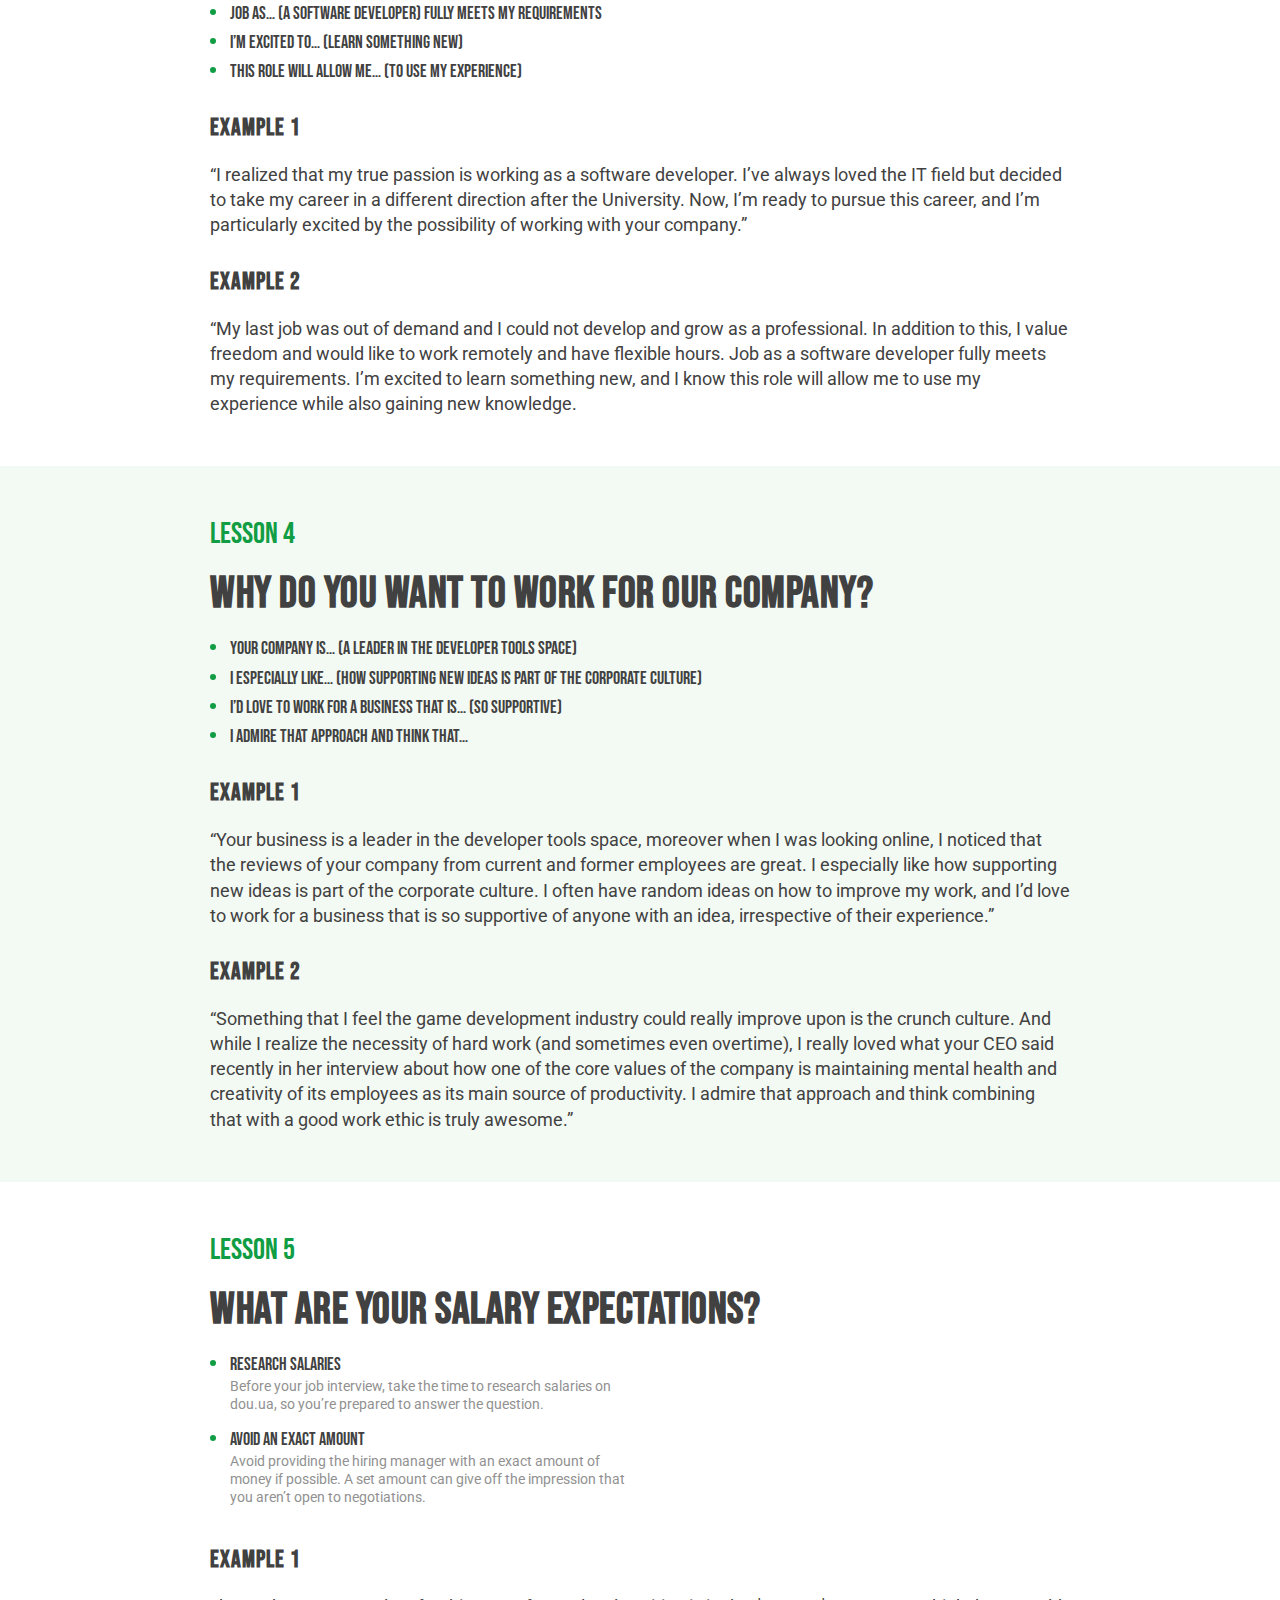
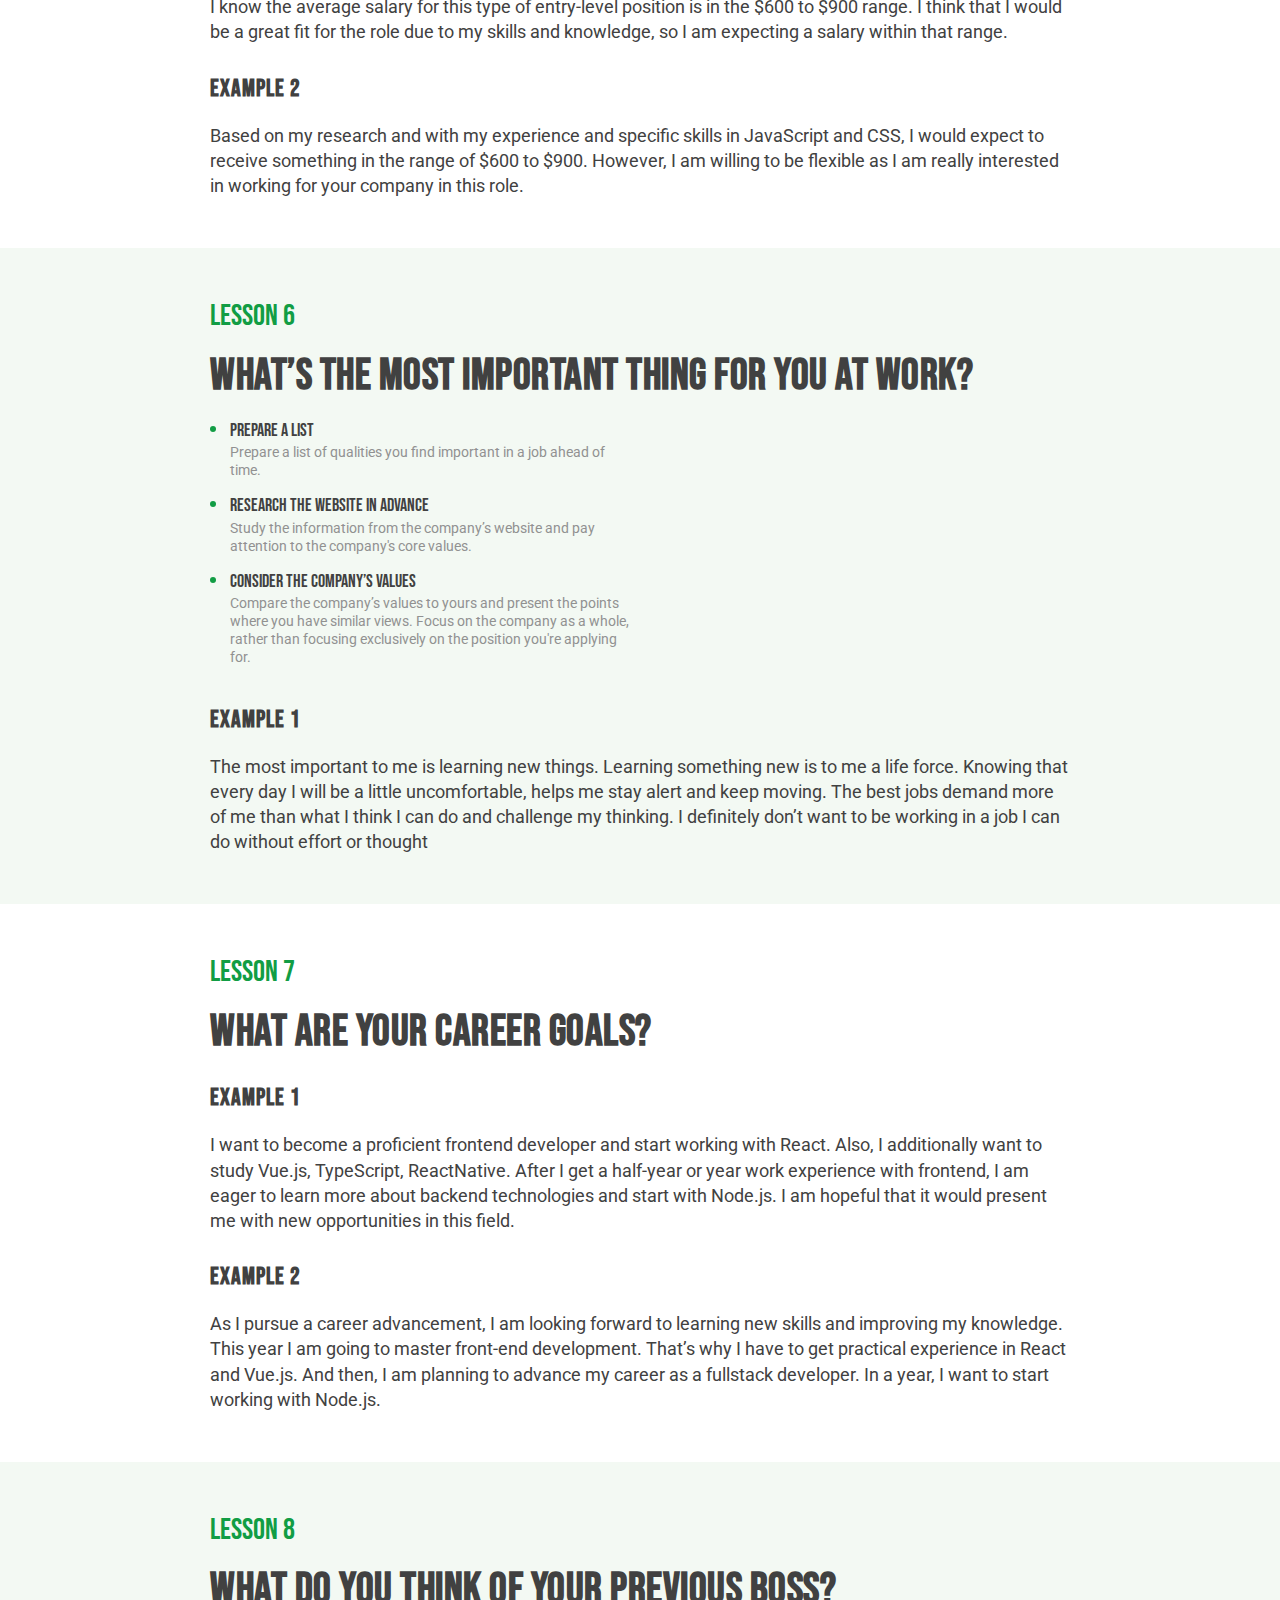
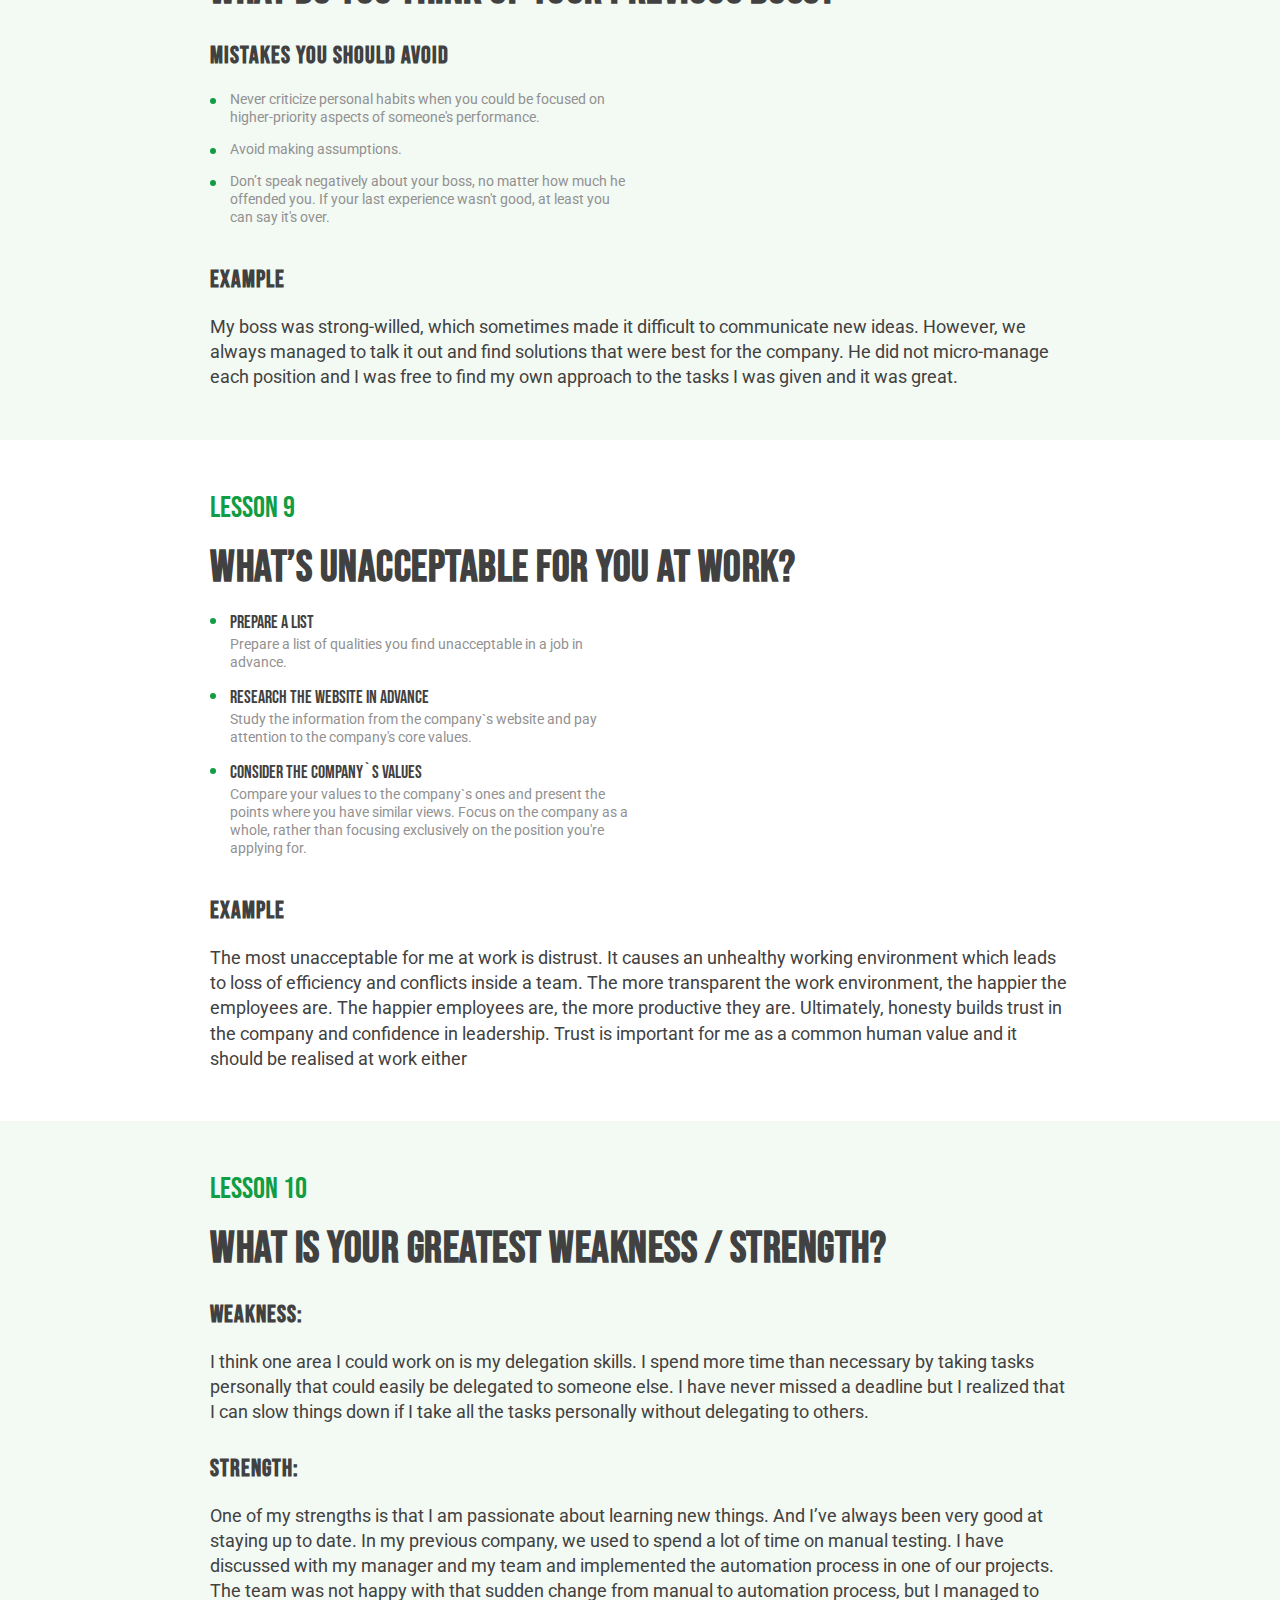
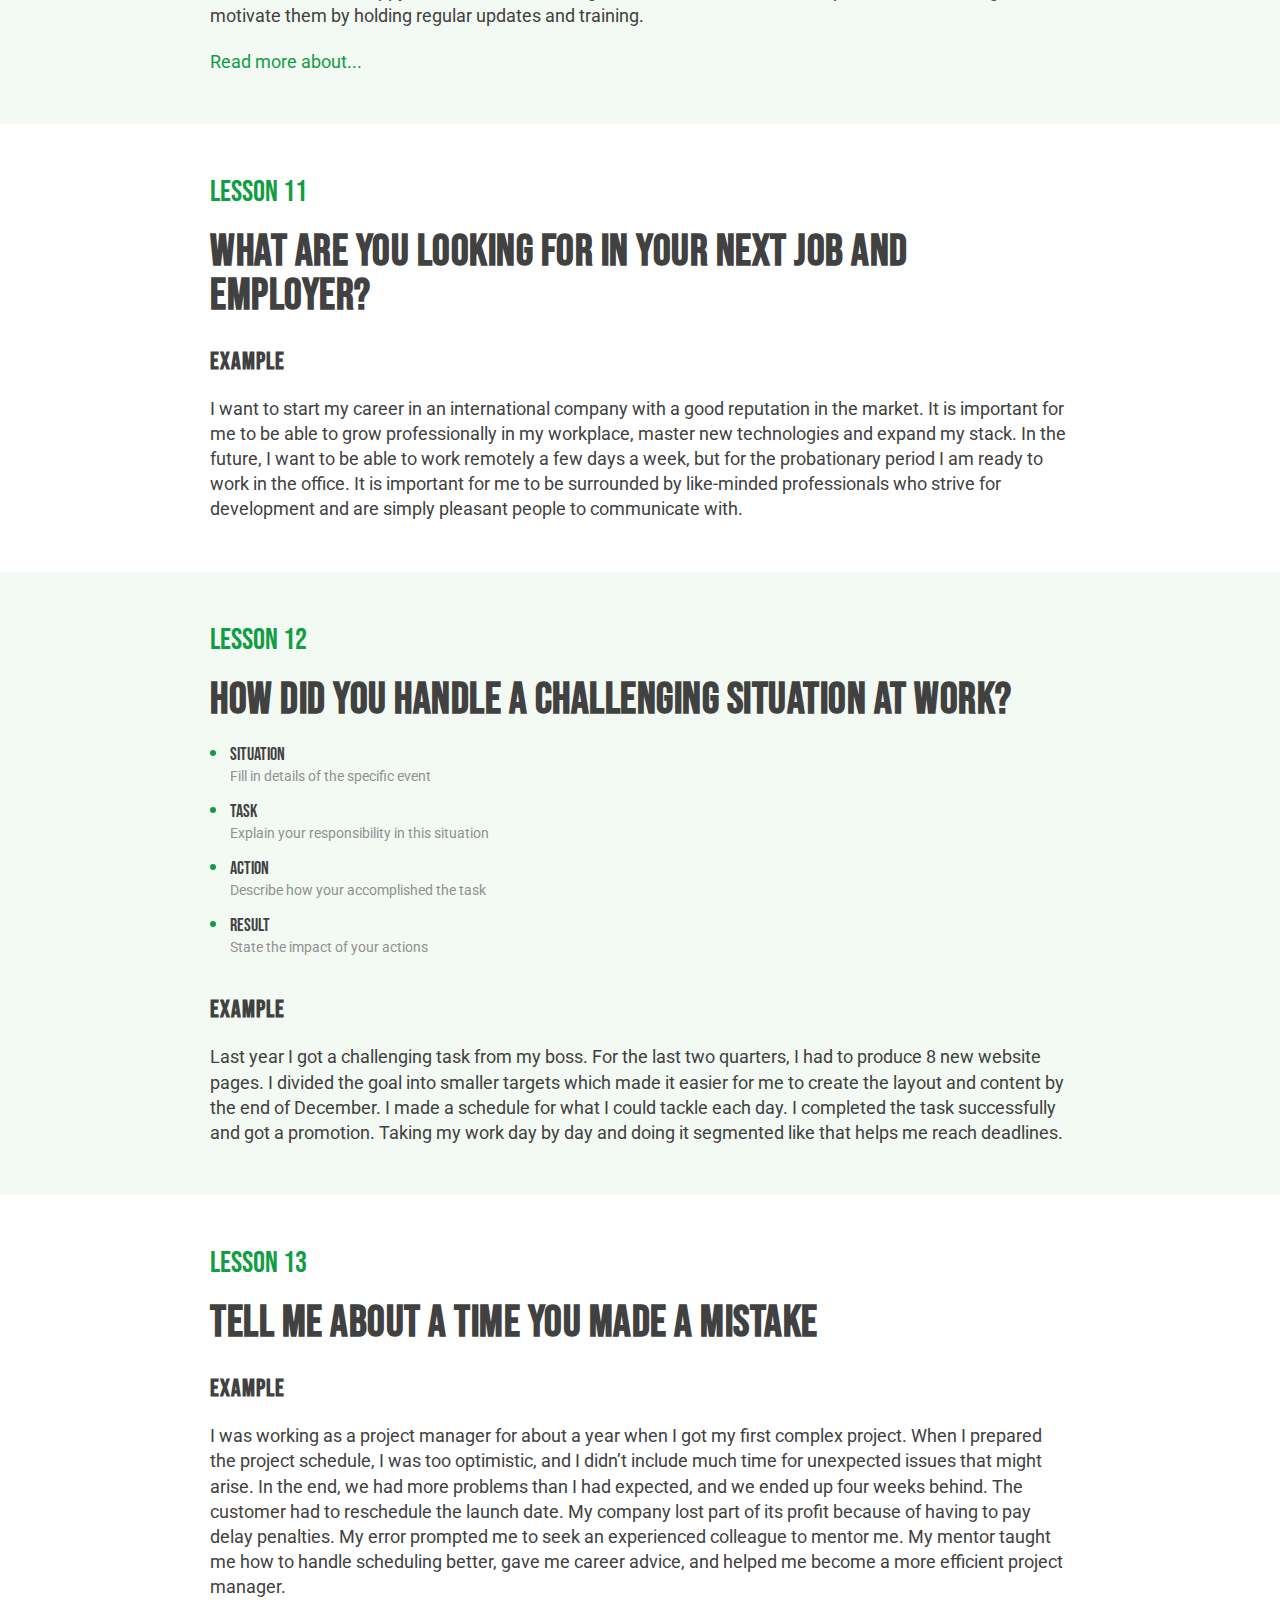
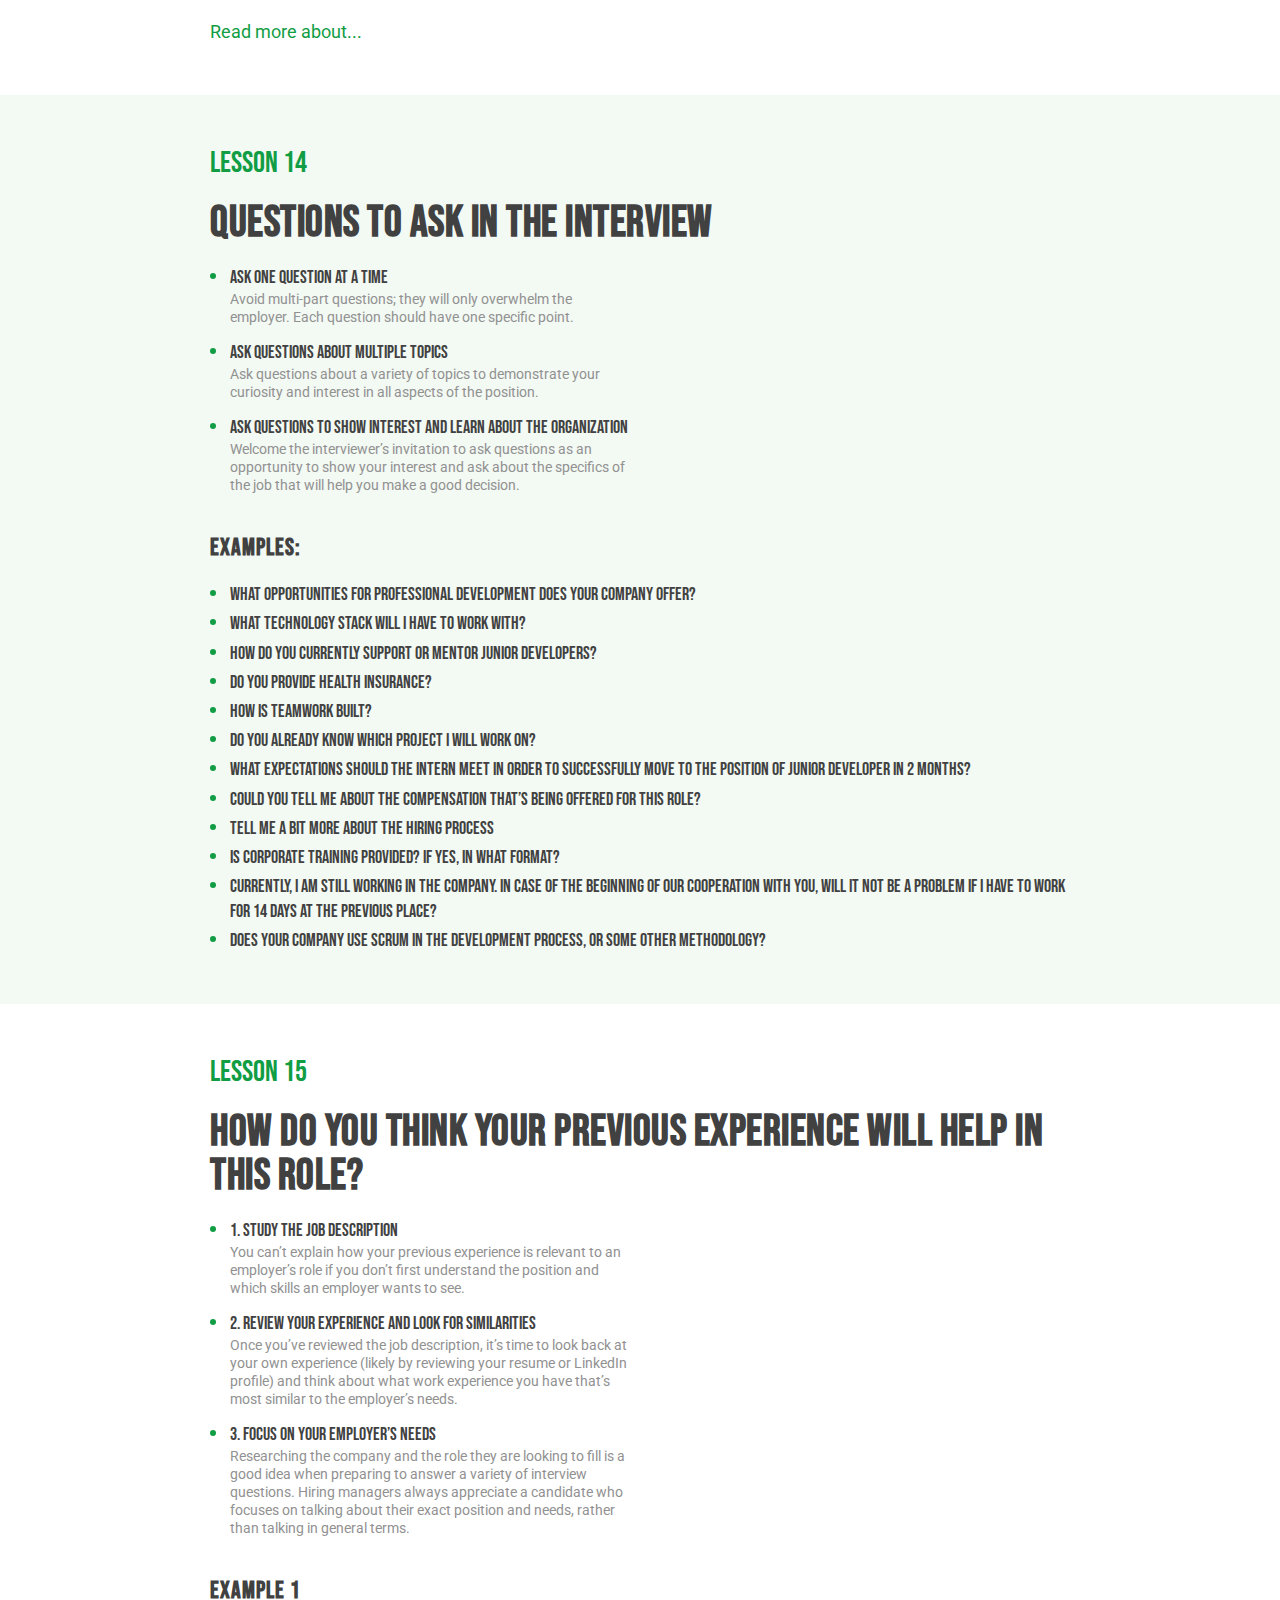
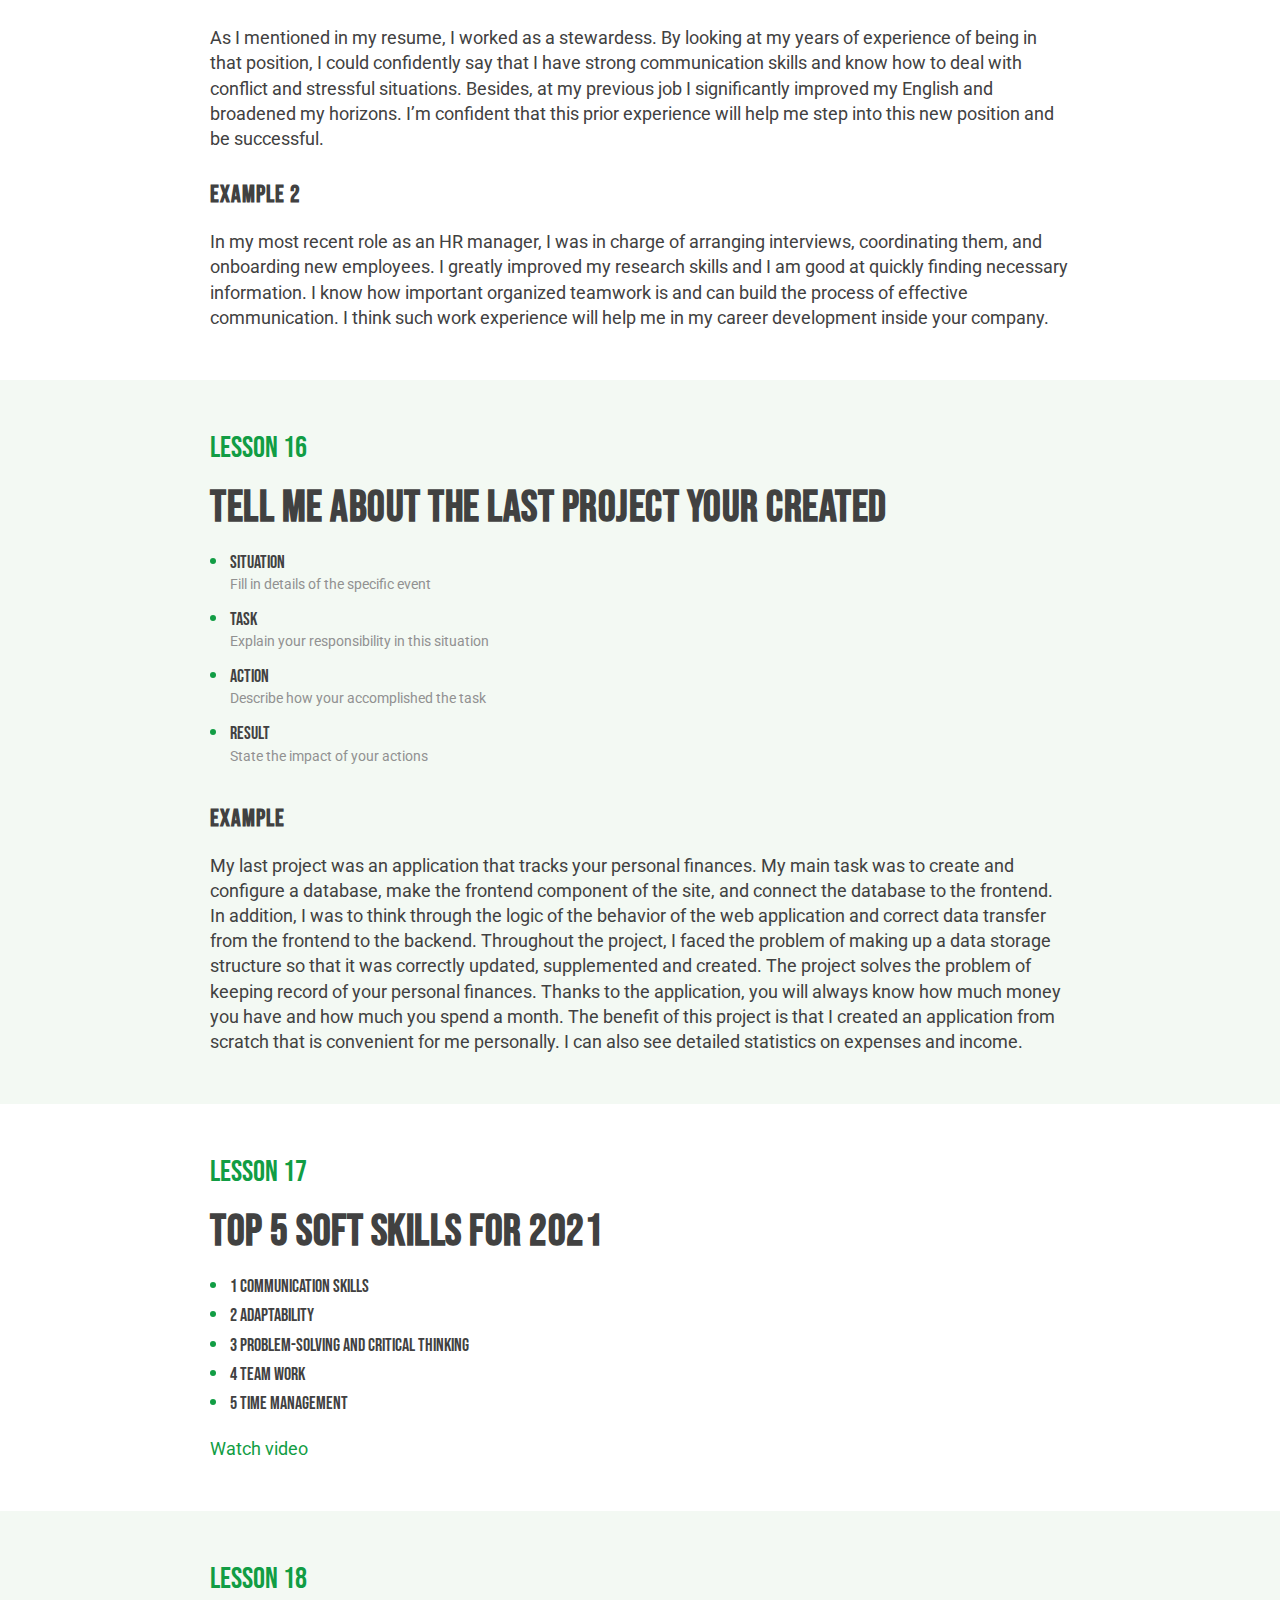
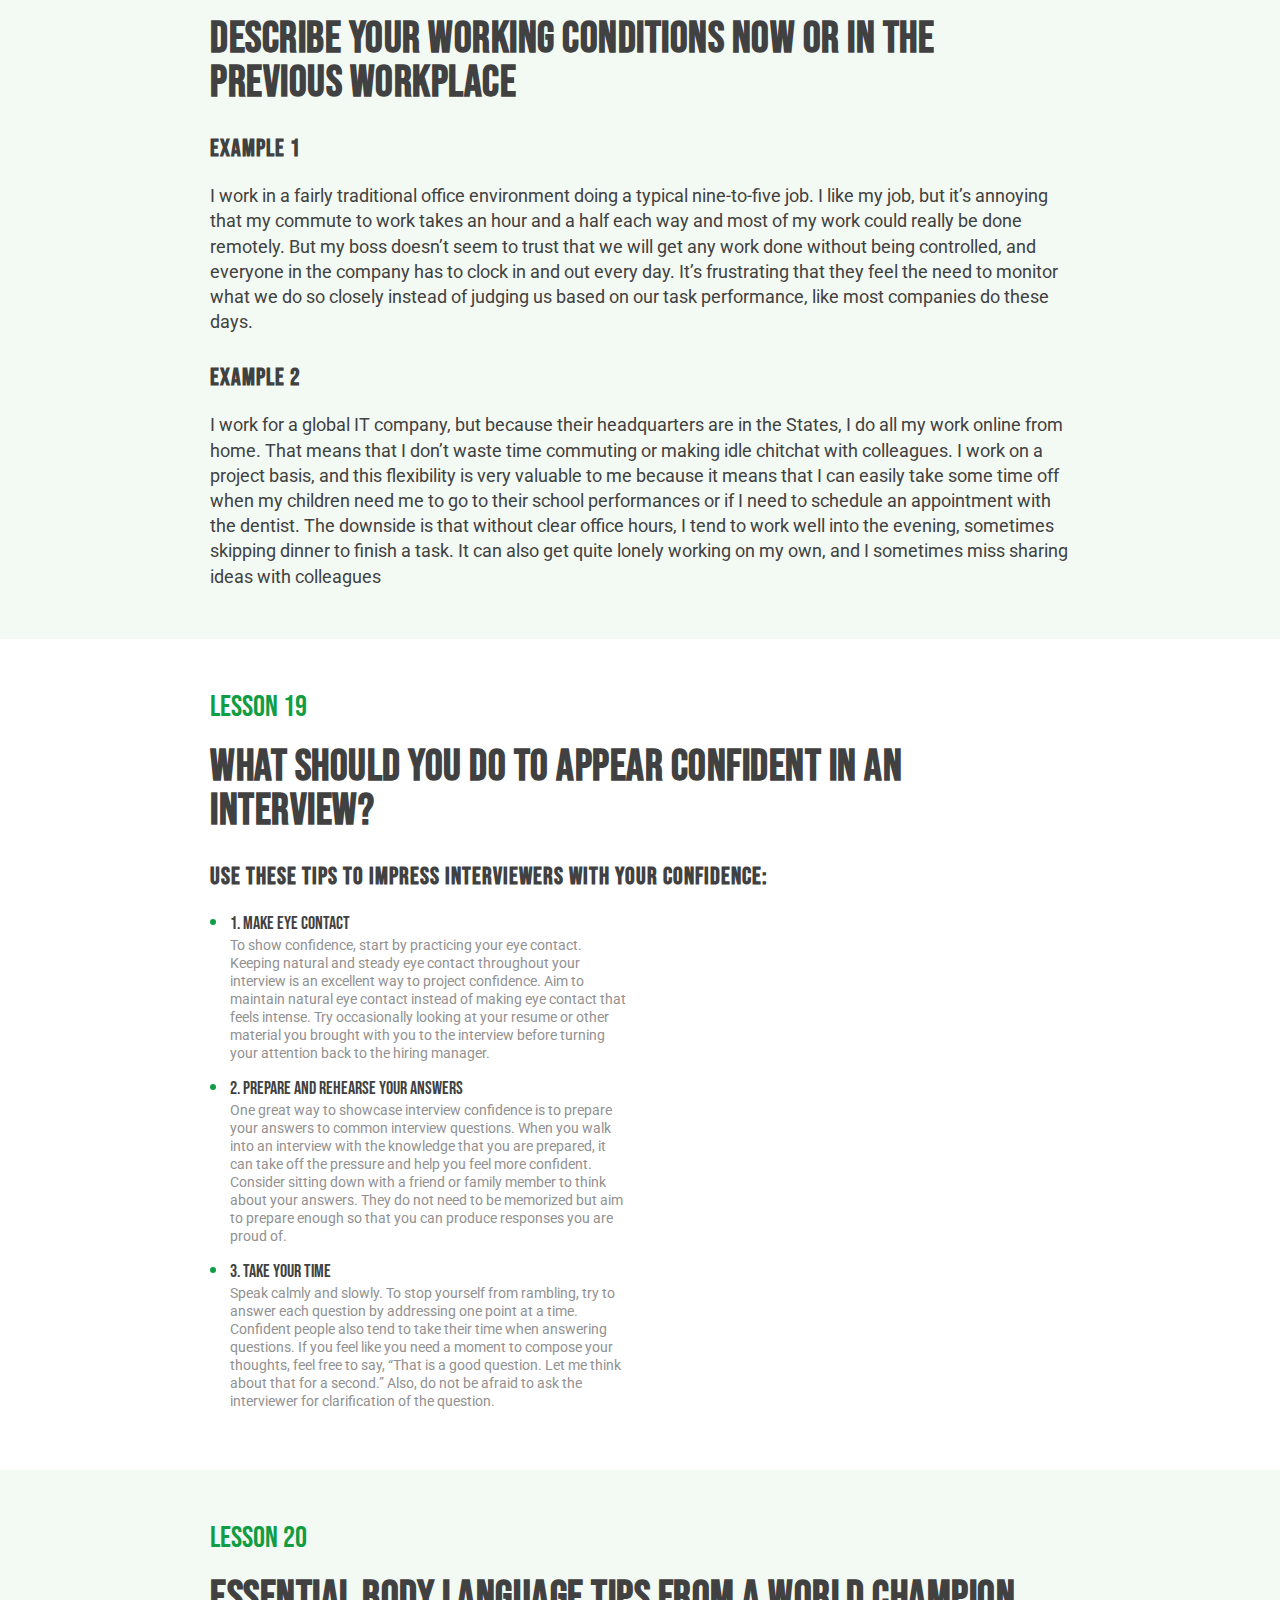
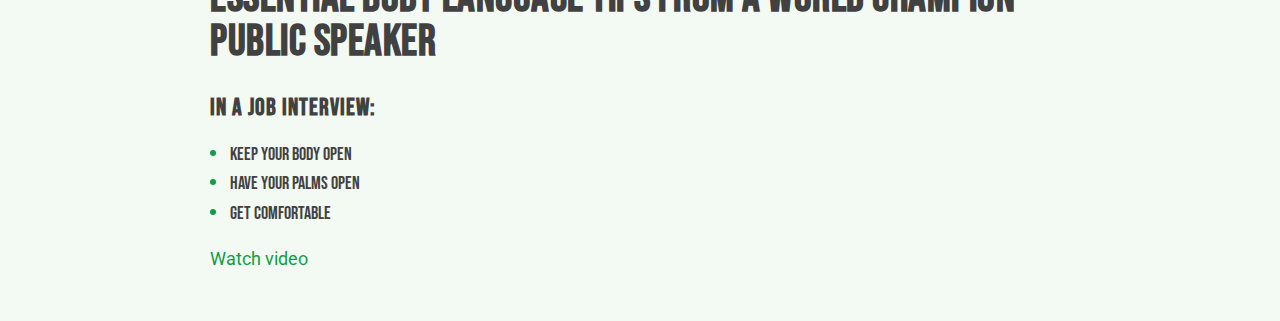
==== commit 5a3fb978: "Last lessons" ====
--- a/index.html
+++ b/index.html
@@ -442,6 +442,131 @@
           </p>
         </div>
       </section>
+
+      <!--LESSON 16-->
+      <section class="lesson">
+        <div class="conteiner">
+          <p class="subtitle">lesson 16</p>
+          <h2>Tell me about the last project your created</h2>
+          <ul>
+            <li>
+              Situation <br />
+              <span>Fill in details of the specific event</span>
+            </li>
+            <li>
+              Task <br />
+              <span>Explain your responsibility in this situation</span>
+            </li>
+            <li>
+              Action <br />
+              <span>Describe how your accomplished the task</span>
+            </li>
+            <li>
+              Result <br />
+              <span>State the impact of your actions</span>
+            </li>
+          </ul>
+          <h3>example</h3>
+          <p>
+            My last project was an application that tracks your personal finances. My main task was to create and configure a database, make the frontend
+            component of the site, and connect the database to the frontend. In addition, I was to think through the logic of the behavior of the web
+            application and correct data transfer from the frontend to the backend. Throughout the project, I faced the problem of making up a data storage
+            structure so that it was correctly updated, supplemented and created. The project solves the problem of keeping record of your personal
+            finances. Thanks to the application, you will always know how much money you have and how much you spend a month. The benefit of this project
+            is that I created an application from scratch that is convenient for me personally. I can also see detailed statistics on expenses and income.
+          </p>
+        </div>
+      </section>
+
+      <!--LESSON 17-->
+      <section class="lesson">
+        <div class="conteiner">
+          <p class="subtitle">lesson 17</p>
+          <h2>Top 5 Soft Skills For 2021</h2>
+          <ul>
+            <li>1 Communication skills</li>
+            <li>2 Adaptability</li>
+            <li>3 Problem-solving and critical thinking</li>
+            <li>4 Team work</li>
+            <li>5 Time Management</li>
+          </ul>
+          <a class="link" href="https://www.youtube.com/watch?v=9-T_zwmnZSc" target="_blank">Watch video</a>
+        </div>
+      </section>
+
+      <!--LESSON 18-->
+      <section class="lesson">
+        <div class="conteiner">
+          <p class="subtitle">lesson 18</p>
+          <h2>Describe your working conditions now or in the previous workplace</h2>
+          <h3>example 1</h3>
+          <p>
+            I work in a fairly traditional office environment doing a typical nine-to-five job. I like my job, but it’s annoying that my commute to work
+            takes an hour and a half each way and most of my work could really be done remotely. But my boss doesn’t seem to trust that we will get any
+            work done without being controlled, and everyone in the company has to clock in and out every day. It’s frustrating that they feel the need to
+            monitor what we do so closely instead of judging us based on our task performance, like most companies do these days.
+          </p>
+          <h3>example 2</h3>
+          <p>
+            I work for a global IT company, but because their headquarters are in the States, I do all my work online from home. That means that I don’t
+            waste time commuting or making idle chitchat with colleagues. I work on a project basis, and this flexibility is very valuable to me because it
+            means that I can easily take some time off when my children need me to go to their school performances or if I need to schedule an appointment
+            with the dentist. The downside is that without clear office hours, I tend to work well into the evening, sometimes skipping dinner to finish a
+            task. It can also get quite lonely working on my own, and I sometimes miss sharing ideas with colleagues
+          </p>
+        </div>
+      </section>
+
+      <!--LESSON 19-->
+      <section class="lesson">
+        <div class="conteiner">
+          <p class="subtitle">lesson 19</p>
+          <h2>What should you do to appear confident in an interview?</h2>
+          <h3>Use these tips to impress interviewers with your confidence:</h3>
+          <ul>
+            <li>
+              1. Make eye contact <br />
+              <span>
+                To show confidence, start by practicing your eye contact. Keeping natural and steady eye contact throughout your interview is an excellent
+                way to project confidence. Aim to maintain natural eye contact instead of making eye contact that feels intense. Try occasionally looking
+                at your resume or other material you brought with you to the interview before turning your attention back to the hiring manager.
+              </span>
+            </li>
+            <li>
+              2. Prepare and rehearse your answers <br />
+              <span>
+                One great way to showcase interview confidence is to prepare your answers to common interview questions. When you walk into an interview
+                with the knowledge that you are prepared, it can take off the pressure and help you feel more confident. Consider sitting down with a
+                friend or family member to think about your answers. They do not need to be memorized but aim to prepare enough so that you can produce
+                responses you are proud of.
+              </span>
+            </li>
+            <li>
+              3. Take your time <br />
+              <span>
+                Speak calmly and slowly. To stop yourself from rambling, try to answer each question by addressing one point at a time. Confident people
+                also tend to take their time when answering questions. If you feel like you need a moment to compose your thoughts, feel free to say, “That
+                is a good question. Let me think about that for a second.” Also, do not be afraid to ask the interviewer for clarification of the question.
+              </span>
+            </li>
+          </ul>
+        </div>
+      </section>
+
+      <!--LESSON 20-->
+      <section class="lesson">
+        <div class="conteiner">
+          <p class="subtitle">lesson 20</p>
+          <h2>essential body language tips from a world champion public speaker</h2>
+          <h3>In a job interview:</h3>
+          <ul>
+            <li>Keep your body open</li>
+            <li>Have your palms open</li>
+            <li>Get comfortable</li>
+          </ul>
+          <a class="link" href="https://www.youtube.com/watch?v=ZK3jSXYBNak" target="_blank">Watch video</a>
+        </div>
+      </section>
     </main>
   </body>
 </html>
--- a/css/styles.css
+++ b/css/styles.css
@@ -38,6 +38,7 @@
 }
 
 ul {
+  width: 100%;
   list-style: none;
   padding-top: 20px;
 }
